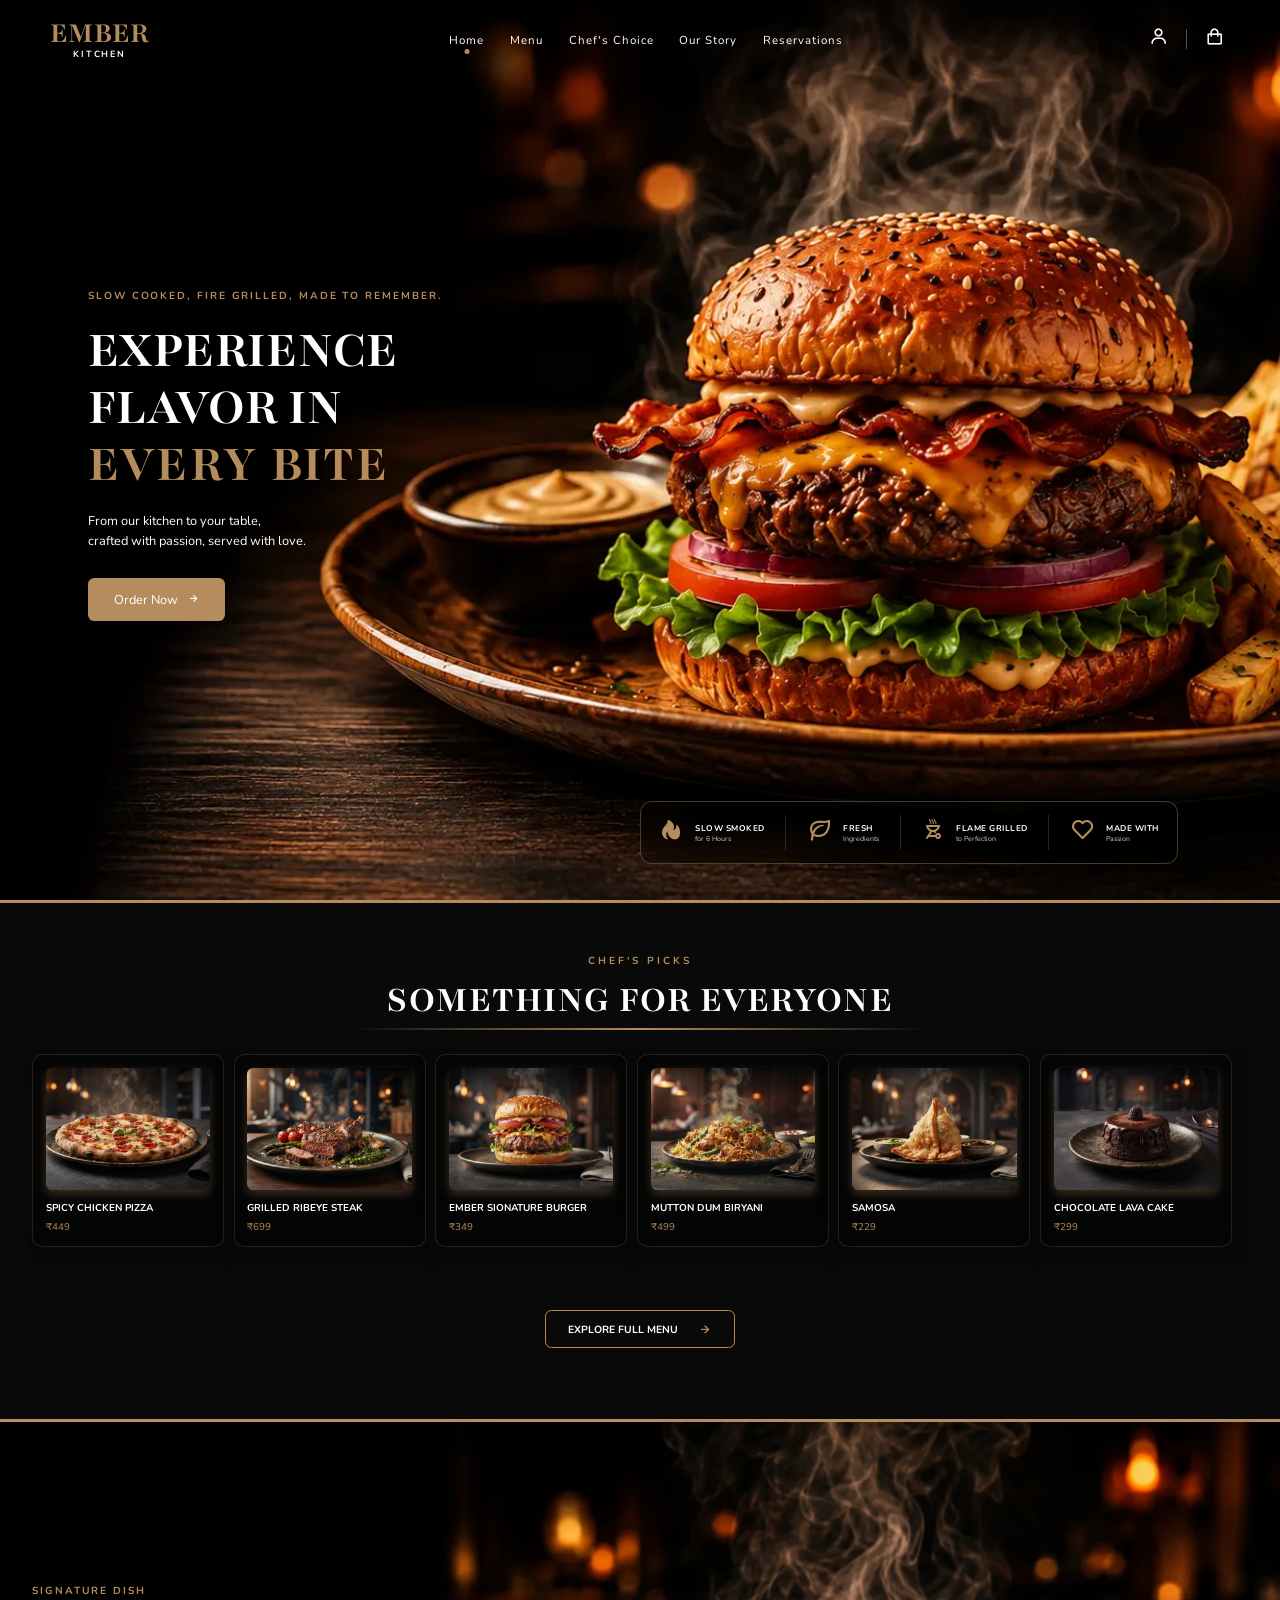
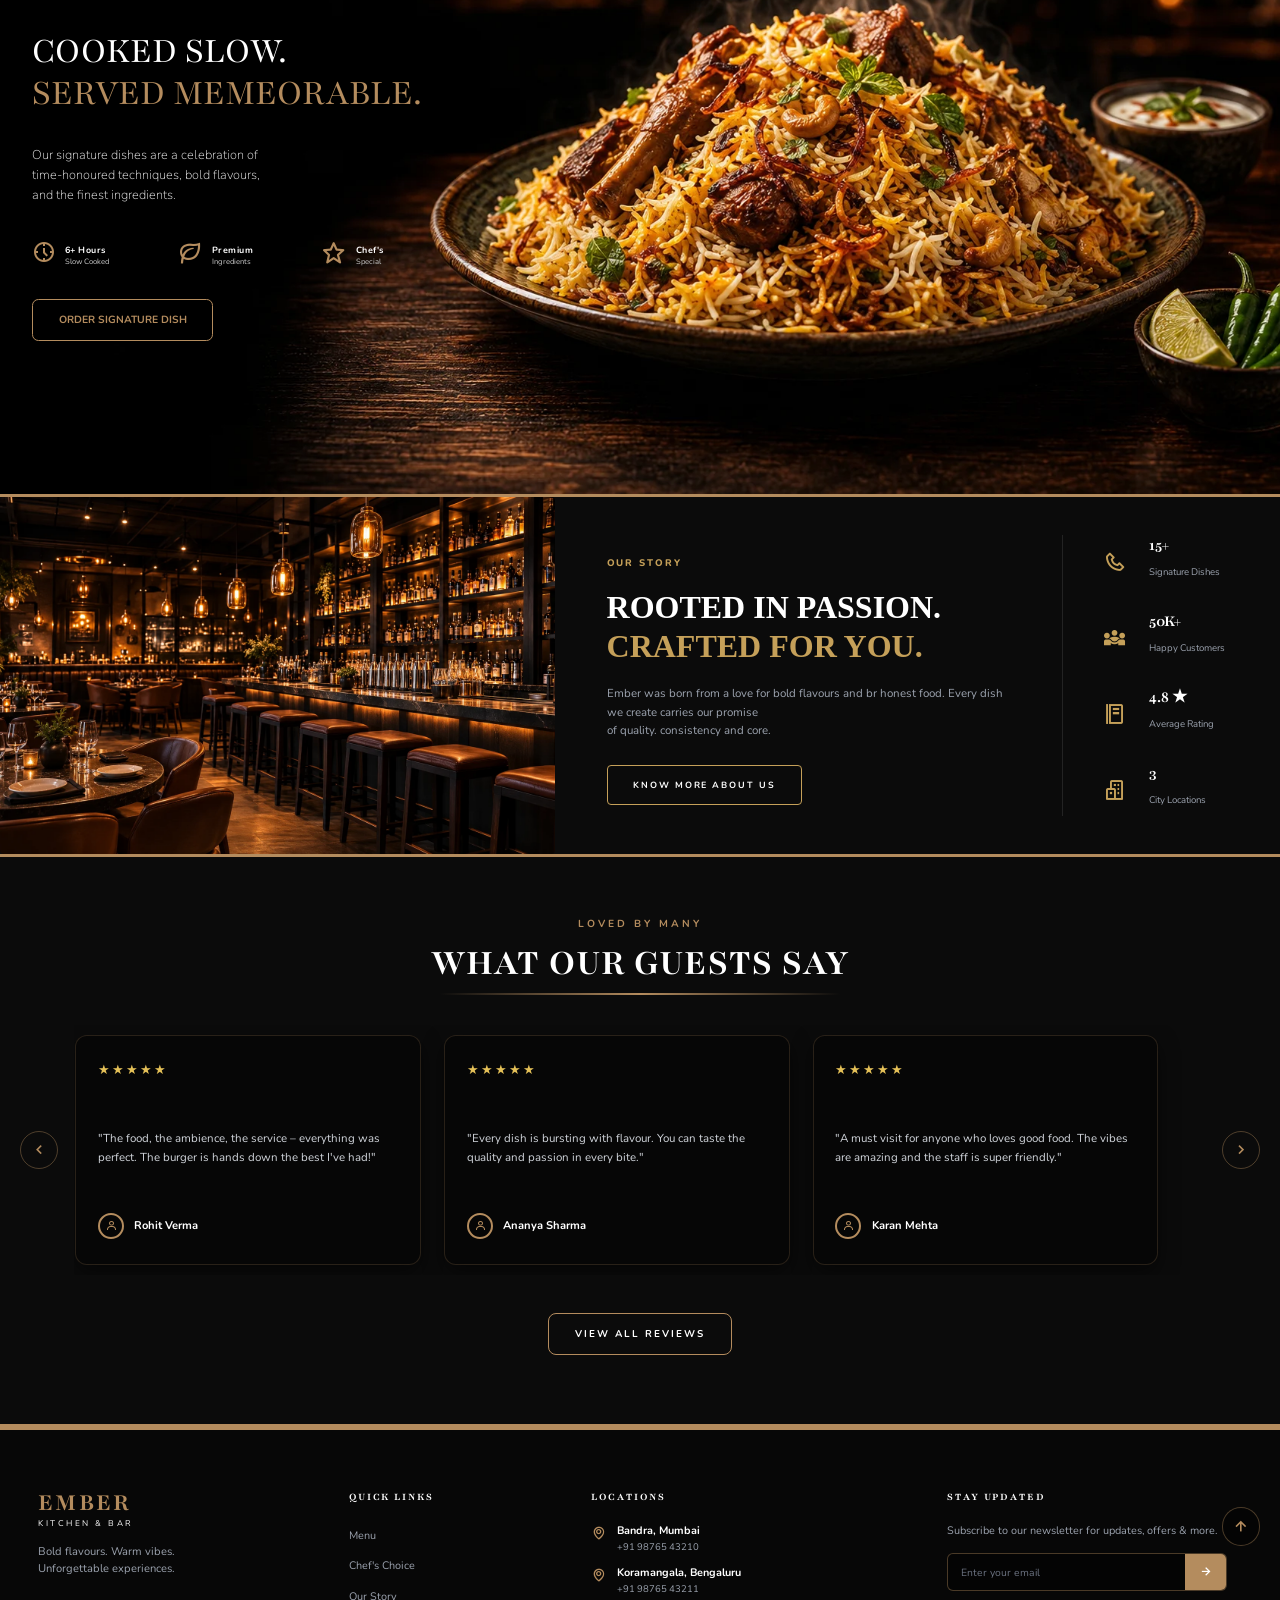
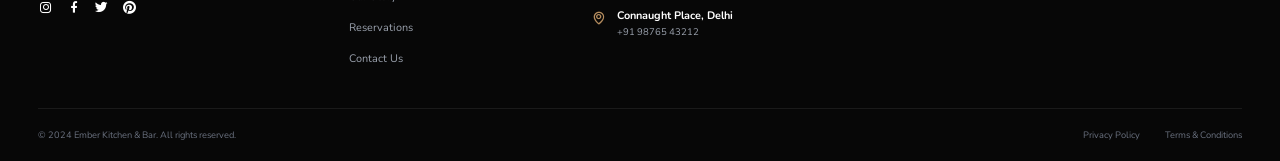
==== index.html @ c5ac7952 "Commit new Pages" ====
<!DOCTYPE html>
<html lang="en">

<head>
    <meta charset="UTF-8">
    <meta name="viewport" content="width=device-width, initial-scale=1.0">
    <title>EMBER kitchen</title>
    <link rel="stylesheet" href="style.css">
    <link href="https://unpkg.com/boxicons@2.1.4/css/boxicons.min.css" rel="stylesheet">
    <link rel="stylesheet" href="https://fonts.googleapis.com/css2?family=Material+Symbols+Outlined">
</head>

<body>

    <!-- Navbar Section -->
    <header>
        <nav class="navbar">
            <div class="logo">
                <h3>EMBER</h3>
                <p>KITCHEN</p>
            </div>

            <ul class="nav-links">
                <li><a href="#hero" class="active">Home</a></li>
                <li><a href="#menu">Menu</a></li>
                <li><a href="#chef">Chef's Choice</a></li>
                <li><a href="#story">Our Story</a></li>
                <li><a href="#">Reservations</a></li>
            </ul>

            <div class="nav-buttons">
                <button class="btn" aria-label="User"><i class="bx bx-user"></i></button>
                <hr>
                <button class="btn" aria-label="Shopping bag"><i class="bx bx-shopping-bag"></i></button>
            </div>
        </nav>
    </header>


    <!-- Hero Section -->
    <section id="hero" class="hero">
        <div class="hero-content">
            <p class="hi">SLOW COOKED, FIRE GRILLED, MADE TO REMEMBER.</p>

            <p class="main">
                EXPERIENCE <br>
                FLAVOR IN <br>
                <span class="hi">EVERY BITE</span>
            </p>

            <p>
                From our kitchen to your table,<br>
                crafted with passion, served with love.
            </p>

            <button class="hero-btn">
                Order Now <i class="bx bx-right-arrow-alt"></i>
            </button>
        </div>

        <div class="highlights-bar">
            <div class="heighlight-container">

                <div class="highlights-content">
                    <div class="icon"><i class="bx bxs-hot"></i></div>
                    <div class="details">
                        <h5>SLOW SMOKED</h5>
                        <p>for 6 Hours</p>
                    </div>
                </div>

                <hr>

                <div class="highlights-content">
                    <div class="icon"><i class="bx bx-leaf"></i></div>
                    <div class="details">
                        <h5>FRESH</h5>
                        <p>Ingredients</p>
                    </div>
                </div>

                <hr>

                <div class="highlights-content">
                    <div class="icon">
                        <span class="material-symbols-outlined">outdoor_grill</span>
                    </div>
                    <div class="details">
                        <h5>FLAME GRILLED</h5>
                        <p>to Perfection</p>
                    </div>
                </div>

                <hr>

                <div class="highlights-content">
                    <div class="icon"><i class="bx bx-heart"></i></div>
                    <div class="details">
                        <h5>MADE WITH</h5>
                        <p>Passion</p>
                    </div>
                </div>

            </div>
        </div>
    </section>


    <!-- Menu Section -->
    <section id="menu" class="menu">
        <h4>CHEF'S PICKS</h4>
        <h1>SOMETHING FOR EVERYONE</h1>

        <div class="cards-container">
            <div class="card-content">

                <div class="cards">
                    <img loading="lazy" src="Food/Pizza.webp" alt="Pizza">
                    <h5>SPICY CHICKEN PIZZA</h5>
                    <p>₹449</p>
                </div>

                <div class="cards">
                    <img loading="lazy" src="Food/Stake (2).webp" alt="Burger Combo">
                    <h5>GRILLED RIBEYE STEAK</h5>
                    <p>₹699</p>
                </div>

                <div class="cards">
                    <img loading="lazy" src="Food/Burger.webp" alt="Grilled Chicken">
                    <h5>EMBER SIONATURE BURGER</h5>
                    <p>₹349</p>
                </div>

                <div class="cards">
                    <img loading="lazy" src="Food/Biryani.webp" alt="Grilled Chicken">
                    <h5>MUTTON DUM BIRYANI</h5>
                    <p>₹499</p>
                </div>

                <div class="cards">
                    <img loading="lazy" src="Food/Samosa.webp" alt="Grilled Chicken">
                    <h5>SAMOSA</h5>
                    <p>₹229</p>
                </div>

                <div class="cards">
                    <img loading="lazy" src="Food/Cake.webp" alt="Grilled Chicken">
                    <h5>CHOCOLATE LAVA CAKE</h5>
                    <p>₹299</p>
                </div>

            </div>
        </div>

        <button class="menu-btn" onclick="window.location.href='./Menu-page/index2.html'">
            EXPLORE FULL MENU
            <i id="menu-btnicon" class="bx bx-right-arrow-alt"></i>
        </button>
    </section>


    <!-- Chef's Choice -->
    <section id="chef" class="chef">
        <div class="chef-content">

            <p class="hi">SIGNATURE DISH</p>

            <h2 class="main">
                COOKED SLOW.<br>
                <span class="main">SERVED MEMEORABLE.</span>
            </h2>

            <p>
                Our signature dishes are a celebration of<br>
                time-honoured techniques, bold flavours, <br>
                and the finest ingredients.
            </p>

            <div class="chef-highlight">
                <div class="highlight-container">

                    <div class="highlight-content">
                        <div class="icon">
                            <span class="material-symbols-outlined">
                                nest_clock_farsight_analog
                            </span>
                        </div>
                        <div class="details">
                            <h5>6+ Hours</h5>
                            <p>Slow Cooked</p>
                        </div>
                    </div>

                    <div class="highlight-content">
                        <div class="icon"><i class="bx bx-leaf"></i></div>
                        <div class="details">
                            <h5>Premium</h5>
                            <p>Ingredients</p>
                        </div>
                    </div>

                    <div class="highlight-content">
                        <div class="icon"><i class="bx bx-star"></i></div>
                        <div class="details">
                            <h5>Chef's</h5>
                            <p>Special</p>
                        </div>
                    </div>

                </div>
            </div>

            <button class="chef-btn" onclick="window.location.href='./Menu-page/index2.html'">ORDER SIGNATURE DISH</button>
        </div>
    </section>


    <!-- Our Story -->
    <section id="story" class="story">
        <div class="story-container">

            <div class="content">
                <img loading="lazy" src="Food/thCover.webp" alt="cover-three">
            </div>

            <div class="content">
                <p class="hi">OUR STORY</p>

                <h5>
                    ROOTED IN PASSION. <br>
                    <span>CRAFTED FOR YOU.</span>
                </h5>

                <p>
                    Ember was born from a love for bold flavours and br honest food.
                    Every dish we create carries our promise <br>
                    of quality. consistency and core.
                </p>

                <button onclick="window.location.href='./Our-story/index3.html'">KNOW MORE ABOUT US</button>
            </div>

            <hr>

            <div class="content">

                <div class="ranking">
                    <div class="icon"><i class="bx bx-phone"></i></div>
                    <div class="details">
                        <h4>15+</h4>
                        <p>Signature Dishes</p>
                    </div>
                </div>

                <div class="ranking">
                    <div class="icon">
                        <span class="material-symbols-outlined">diversity_3</span>
                    </div>
                    <div class="details">
                        <h4>50K+</h4>
                        <p>Happy Customers</p>
                    </div>
                </div>

                <div class="ranking">
                    <div class="icon"><i class="bx bx-food-menu"></i></div>
                    <div class="details">
                        <h4>4.8 ★</h4>
                        <p>Average Rating</p>
                    </div>
                </div>

                <div class="ranking">
                    <div class="icon"><i class="bx bx-buildings"></i></div>
                    <div class="details">
                        <h4>3</h4>
                        <p>City Locations</p>
                    </div>
                </div>

            </div>
        </div>
    </section>


    <!-- Testomony -->
    <section id="testomony" class="testomony">
        <h4>LOVED BY MANY</h4>
        <h1>WHAT OUR GUESTS SAY</h1>

        <div class="testomony-container">

            <button class="nav-arrow left" aria-label="Previous review">
                <i class="bx bx-chevron-left"></i>
            </button>

            <div class="testomony-content">

                <div class="content-car">
                    <p class="stars">★★★★★</p>
                    <p class="review-text">
                        "The food, the ambience, the service – everything was perfect.
                        The burger is hands down the best I've had!"
                    </p>
                    <div class="user-info">
                        <i class="bx bx-user"></i>
                        <h5>Rohit Verma</h5>
                    </div>
                </div>

                <div class="content-car">
                    <p class="stars">★★★★★</p>
                    <p class="review-text">
                        "Every dish is bursting with flavour. You can taste the quality
                        and passion in every bite."
                    </p>
                    <div class="user-info">
                        <i class="bx bx-user"></i>
                        <h5>Ananya Sharma</h5>
                    </div>
                </div>

                <div class="content-car">
                    <p class="stars">★★★★★</p>
                    <p class="review-text">
                        "A must visit for anyone who loves good food. The vibes are
                        amazing and the staff is super friendly."
                    </p>
                    <div class="user-info">
                        <i class="bx bx-user"></i>
                        <h5>Karan Mehta</h5>
                    </div>
                </div>

            </div>

            <button class="nav-arrow right" aria-label="Next review">
                <i class="bx bx-chevron-right"></i>
            </button>

        </div>

        <button class="view-all-btn"  onclick="window.location.href='./Reviews/index4.html'">VIEW ALL REVIEWS</button>
    </section>


    <!-- Footer Section -->
    <footer>
        <a href="#hero" class="back-to-top" aria-label="Back to top">
            <i class="bx bx-up-arrow-alt"></i>
        </a>

        <div class="footer-cont">

            <div class="footer-grid">

                <!-- Column 1: Brand & Socials -->
                <div class="footer-col brand-col">

                    <div class="footer-logo">
                        <h3>EMBER</h3>
                        <p>KITCHEN & BAR</p>
                    </div>

                    <p class="brand-desc">
                        Bold flavours. Warm vibes.<br>
                        Unforgettable experiences.
                    </p>

                    <div class="social-icons">
                        <a href="#" aria-label="Instagram"><i class="bx bxl-instagram"></i></a>
                        <a href="#" aria-label="Facebook"><i class="bx bxl-facebook"></i></a>
                        <a href="#" aria-label="Twitter"><i class="bx bxl-twitter"></i></a>
                        <a href="#" aria-label="Pinterest"><i class="bx bxl-pinterest"></i></a>
                    </div>

                </div>


                <!-- Column 2: Quick Links -->
                <div class="footer-col">
                    <h4>QUICK LINKS</h4>

                    <ul>
                        <li><a href="#menu">Menu</a></li>
                        <li><a href="#chef">Chef's Choice</a></li>
                        <li><a href="#story">Our Story</a></li>
                        <li><a href="#">Reservations</a></li>
                        <li><a href="#">Contact Us</a></li>
                    </ul>
                </div>


                <!-- Column 3: Locations -->
                <div class="footer-col locations-col">
                    <h4>LOCATIONS</h4>

                    <div class="location-item">
                        <i class="bx bx-map"></i>
                        <div>
                            <h5>Bandra, Mumbai</h5>
                            <p>+91 98765 43210</p>
                        </div>
                    </div>

                    <div class="location-item">
                        <i class="bx bx-map"></i>
                        <div>
                            <h5>Koramangala, Bengaluru</h5>
                            <p>+91 98765 43211</p>
                        </div>
                    </div>

                    <div class="location-item">
                        <i class="bx bx-map"></i>
                        <div>
                            <h5>Connaught Place, Delhi</h5>
                            <p>+91 98765 43212</p>
                        </div>
                    </div>
                </div>


                <!-- Column 4: Stay Updated -->
                <div class="footer-col newsletter-col">
                    <h4>STAY UPDATED</h4>

                    <p>
                        Subscribe to our newsletter for updates, offers & more.
                    </p>

                    <div class="newsletter-form">
                        <input type="email" placeholder="Enter your email">
                        <button type="submit" aria-label="Subscribe">
                            <i class="bx bx-right-arrow-alt"></i>
                        </button>
                    </div>
                </div>

            </div>

            <hr class="footer-divider">

            <div class="footer-bottom">
                <p>© 2024 Ember Kitchen & Bar. All rights reserved.</p>

                <div class="legal-links">
                    <a href="#">Privacy Policy</a>
                    <a href="#">Terms & Conditions</a>
                </div>
            </div>

        </div>
    </footer>

</body>
<script src="script.js"></script>
</html>
---- style.css ----
@import url('https://fonts.googleapis.com/css2?family=Nunito:ital,wght@0,200..1000;1,200..1000&family=Playfair:ital,opsz,wght@0,5..1200,300..900;1,5..1200,300..900&display=swap');

:root {
    --primary-color: #b48c5e;
    --secondary-color: #fff;
    --terenary-color: #1a1a1a;
    --page-padding: clamp(1rem, 4vw, 4rem);
    --section-gap: clamp(2.5rem, 6vw, 6rem);
}

*,
*::before,
*::after {
    box-sizing: border-box;
}

html {
    width: 100%;
    min-width: 0;
    scroll-behavior: smooth;
    overflow-x: hidden;
}

body {
    width: 100%;
    min-width: 0;
    min-height: 100vh;
    padding: 0;
    margin: 0;
    font-family: 'Playfair', sans-serif;
    background-color: #000;
    color: var(--secondary-color);
    overflow-x: hidden;
}

img {
    display: block;
    max-width: 100%;
    opacity: 0;
    filter: blur(10px);
    transition: opacity 0.5s ease, filter 0.5s ease;
}

img.loaded {
    opacity: 1;
    filter: blur(0);
}

button,
input {
    font: inherit;
}

p {
    font-family: 'Nunito', sans-serif;
    margin: 10px 0;
}

/* NAVBAR*/

.navbar {
    position: absolute;
    top: 0;
    left: 0;
    width: 100%;
    z-index: 1000;
    display: flex;
    justify-content: space-between;
    align-items: center;
    gap: clamp(1rem, 3vw, 3rem);
    padding: clamp(0.75rem, 1.5vw, 1.25rem) clamp(1rem, 4vw, 3.125rem);
    background: linear-gradient(to bottom, rgba(0, 0, 0, 0.8), transparent);
}

.navbar .logo {
    flex: 0 0 auto;
    font-size: clamp(1.2rem, 1.8vw, 1.5rem);
    font-weight: bold;
    display: grid;
    justify-items: center;
    color: var(--primary-color);
    line-height: 1;
}

.navbar .logo h3 {
    margin: 0;
    font-size: clamp(1.5rem, 2.4vw, 2.2rem);
    line-height: 1;
}

.navbar .logo p {
    margin: 0;
    color: #fff;
    font-size: clamp(0.48rem, 0.7vw, 0.8rem);
    letter-spacing: clamp(1px, 0.15vw, 2px);
}

.navbar .nav-links {
    display: flex;
    align-items: center;
    justify-content: center;
    flex: 1 1 auto;
    min-width: 0;
    font-family: 'Nunito', sans-serif;
    gap: clamp(0.75rem, 2vw, 1.875rem);
    margin: 0;
    padding: 0;
}

.navbar .nav-links li {
    list-style: none;
    flex: 0 0 auto;
}

.navbar .nav-links a {
    position: relative;
    text-decoration: none;
    color: var(--secondary-color);
    font-size: clamp(0.65rem, 0.9vw, 1rem);
    letter-spacing: clamp(0.3px, 0.08vw, 1px);
    white-space: nowrap;
    transition: color 0.3s;
}

.navbar .nav-links a::after {
    content: "";
    position: absolute;
    bottom: -6px;
    left: 50%;
    transform: translateX(-50%);
    width: 5px;
    height: 5px;
    background-color: var(--primary-color);
    border-radius: 50%;
    opacity: 0;
    transition: opacity 0.3s;
}

.navbar .nav-links a:hover::after,
.navbar .nav-links a.active::after {
    opacity: 1;
}

.navbar .nav-buttons {
    flex: 0 0 auto;
    display: flex;
    align-items: center;
    gap: clamp(0.35rem, 1vw, 0.9375rem);
}

.navbar .nav-buttons hr {
    height: clamp(1rem, 1.5vw, 1.25rem);
    border: none;
    border-left: 1px solid rgba(255, 255, 255, 0.3);
    margin: 0;
}

.navbar .nav-buttons .btn {
    background: none;
    color: var(--secondary-color);
    font-size: clamp(1rem, 1.5vw, 1.2rem);
    border: none;
    cursor: pointer;
    padding: clamp(0.2rem, 0.5vw, 0.35rem);
}

/* HERO */

.hero {
    position: relative;
    width: 100%;
    min-height: 100svh;
    height: 100vh;
    background: url('Food/Editedcover.webp') no-repeat center center/cover;
    color: var(--secondary-color);
    display: flex;
    align-items: center;
    overflow: hidden;
}

.hero-content {
    position: relative;
    z-index: 2;
    width: min(650px, 48vw);
    max-width: 650px;
    padding: clamp(1rem, 2vw, 1.5rem);
    margin-left: clamp(1rem, 5vw, 5rem);
}

.hi {
    color: var(--primary-color);
    letter-spacing: clamp(1px, 0.15vw, 2px);
    font-size: clamp(0.58rem, 0.8vw, 0.9rem);
    font-weight: 700;
}

.hero-content .main {
    font-size: clamp(2.35rem, 4.25vw, 4.2rem);
    font-weight: bold;
    font-family: 'Playfair', sans-serif;
    line-height: 1.05;
    margin: clamp(0.75rem, 1.5vw, 1.25rem) 0;
}

.hero-content .main .hi {
    font-size: inherit;
    font-family: 'Playfair', serif;
}

.hero .hero-content > p:not(.hi):not(.main) {
    font-size: clamp(0.72rem, 1vw, 1rem);
    line-height: 1.55;
}

.hero .hero-content .hero-btn {
    font-size: clamp(0.72rem, 1vw, 1.1rem);
    border: none;
    border-radius: clamp(5px, 0.5vw, 8px);
    background-color: var(--primary-color);
    color: var(--secondary-color);
    cursor: pointer;
    padding: clamp(0.65rem, 1vw, 0.875rem) clamp(1rem, 2vw, 1.875rem);
    margin-top: clamp(1rem, 2vw, 1.875rem);
    display: flex;
    align-items: center;
    gap: clamp(0.4rem, 0.7vw, 0.625rem);
    font-family: 'Nunito', sans-serif;
    transition: background 0.3s;
}

.hero .hero-content .hero-btn:hover {
    box-shadow: 0 4px 20px rgba(180, 140, 94, 0.4);
}

.hero .hero-content .hero-btn i {
    transition: transform 0.3s;
}

.hero .hero-content .hero-btn:hover i {
    transform: translateX(5px);
}

/* HERO HIGHLIGHTS*/

.hero .highlights-bar {
    font-family: 'Nunito', sans-serif;
    position: absolute;
    right: clamp(1rem, 8vw, 8%);
    bottom: clamp(1rem, 4vh, 2.5rem);
    width: min(42%, 650px);
    border: 1px solid rgba(180, 140, 94, 0.4);
    border-radius: clamp(8px, 1vw, 12px);
    backdrop-filter: blur(12px);
    background: rgba(0, 0, 0, 0.4);
    z-index: 3;
}

.highlights-bar .heighlight-container {
    color: var(--secondary-color);
    padding: clamp(0.5rem, 1vw, 0.9375rem) clamp(0.6rem, 1.4vw, 1.25rem);
    display: flex;
    justify-content: space-between;
    align-items: center;
    gap: clamp(0.3rem, 1vw, 1rem);
}

.highlights-bar hr {
    height: clamp(1.5rem, 3vw, 2.2rem);
    border: none;
    border-left: 1px solid rgba(255, 255, 255, 0.15);
    margin: 0;
    flex: 0 0 auto;
}

.highlights-bar .highlights-content {
    display: flex;
    align-items: center;
    gap: clamp(0.3rem, 0.8vw, 0.75rem);
    min-width: 0;
}

.highlights-content .icon {
    flex: 0 0 auto;
    font-size: clamp(1rem, 2vw, 2rem);
    color: var(--primary-color);
}

.highlights-content .details {
    min-width: 0;
}

.highlights-content .details h5 {
    margin: 0;
    font-size: clamp(0.48rem, 0.65vw, 0.75rem);
    letter-spacing: 0.5px;
    white-space: nowrap;
}

.highlights-content .details p {
    margin: 0;
    font-size: clamp(0.42rem, 0.55vw, 0.65rem);
    color: #ccc;
    white-space: nowrap;
}

/*MENU SECTION*/

.menu {
    width: 100%;
    min-height: 50vh;
    padding: clamp(2rem, 4vw, 3.5rem) clamp(0.75rem, 2vw, 1.25rem);
    background-color: #090909;
    border-top: 3px solid var(--primary-color);
    border-bottom: 3px solid var(--primary-color);
    text-align: center;
    position: relative;
}

.menu h4 {
    color: var(--primary-color);
    font-family: 'Nunito', sans-serif;
    text-transform: uppercase;
    letter-spacing: clamp(1.5px, 0.25vw, 3px);
    font-size: clamp(0.62rem, 0.8vw, 0.9rem);
    margin: 0 0 0.6rem;
}

.menu h1 {
    position: relative;
    width: min(100%, 950px);
    margin: 0 auto;
    font-size: clamp(1.8rem, 3vw, 2.8rem);
    letter-spacing: clamp(0.4px, 0.1vw, 1px);
    line-height: 1.15;
}

.menu h1::after {
    content: "";
    position: absolute;
    bottom: -0.5rem;
    left: 50%;
    transform: translateX(-50%);
    width: min(36rem, 70vw);
    height: 2px;
    background: linear-gradient(to right, transparent, var(--primary-color), transparent);
}

.cards-container {
    width: min(100%, 1600px);
    margin: 0 auto;
    position: relative;
    overflow: hidden;
    padding: clamp(1rem, 2vw, 1.5rem) 0.5rem;
}

.card-content {
    display: flex;
    gap: clamp(0.5rem, 0.75vw, 0.7rem);
    overflow-x: auto;
    scroll-behavior: smooth;
    scroll-snap-type: x mandatory;
    padding: 0.5rem 0.25rem 1.25rem;
    scrollbar-width: none;
}

.card-content::-webkit-scrollbar {
    display: none;
}

.cards {
    flex: 0 0 clamp(10.5rem, 15vw, 14.8rem);
    min-width: 0;
    backdrop-filter: blur(12px);
    background: rgba(0, 0, 0, 0.4);
    padding: clamp(0.5rem, 1vw, 0.9375rem);
    border-radius: clamp(7px, 0.8vw, 12px);
    border: 1px solid rgba(180, 140, 94, 0.2);
    text-align: left;
    box-shadow: 0 8px 20px rgba(12, 6, 6, 0.4);
    scroll-snap-align: start;
    transition: transform 0.3s ease, border-color 0.3s ease;
}

.cards:hover {
    transform: translateY(-6px);
    border-color: var(--primary-color);
}

.cards img {
    width: 100%;
    aspect-ratio: 1.35 / 1;
    height: auto;
    object-fit: cover;
    border-radius: clamp(5px, 0.5vw, 8px);
    background-color: #262626;
    box-shadow: 0 4px 10px rgba(180, 140, 94, 0.3);
}

.cards h5 {
    margin: clamp(0.6rem, 1vw, 0.95rem) 0 0.3rem;
    font-size: clamp(0.62rem, 0.75vw, 0.9rem);
    font-family: 'Nunito', sans-serif;
    line-height: 1.25;
}

.cards p {
    margin: 0;
    color: var(--primary-color);
    font-weight: 400;
    font-size: clamp(0.62rem, 0.75vw, 0.85rem);
}

.menu-btn {
    margin: clamp(0.5rem, 1.5vw, 1.25rem) auto;
    background-color: transparent;
    color: var(--secondary-color);
    border: 1px solid var(--primary-color);
    border-radius: clamp(5px, 0.5vw, 8px);
    padding: clamp(0.6rem, 0.8vw, 0.75rem) clamp(1rem, 1.7vw, 1.5625rem);
    font-size: clamp(0.65rem, 0.8vw, 1rem);
    font-weight: 700;
    font-family: 'Nunito', sans-serif;
    cursor: pointer;
    display: flex;
    align-items: center;
    gap: clamp(0.6rem, 1.5vw, 1.25rem);
    transition: background 0.3s;
}

.menu-btn:hover {
    background-color: var(--primary-color);
    box-shadow: 0 4px 15px rgba(180, 140, 94, 0.5);
    color: var(--secondary-color);
}

.menu-btn i {
    font-size: clamp(0.9rem, 1.2vw, 1.2rem);
    color: var(--primary-color);
    transition: transform 0.3s;
}

.menu-btn:hover i {
    transform: translateX(5px);
    color: var(--secondary-color);
}

/*CHEF'S CHOICE */

.chef {
    border-bottom: 3px solid var(--primary-color);
    position: relative;
    width: 100%;
    min-height: 600px;
    height: 75vh;
    background: url(Food/Secondcover.webp) no-repeat center center/cover;
    color: var(--secondary-color);
    display: flex;
    align-items: center;
    overflow: hidden;
}

.chef-content {
    width: min(600px, 50vw);
    padding: clamp(1rem, 3vw, 2rem);
}

.chef-content .main {
    font-size: clamp(2rem, 3vw, 2.9rem);
    font-weight: 400;
    line-height: 1.1;
}

.chef-content .main span {
    color: #b48c5e;
}

.chef-content > p:not(.hi) {
    font-size: clamp(0.72rem, 1vw, 1.1rem);
    font-weight: 200;
    margin: clamp(0.8rem, 1.5vw, 1.25rem) 0;
    line-height: 1.55;
}

.chef .chef-highlight {
    font-family: 'Nunito', sans-serif;
    width: min(22rem, 100%);
    margin: 0.6rem 0;
    z-index: 3;
}

.chef .chef-highlight .highlight-container {
    color: var(--secondary-color);
    margin: clamp(0.5rem, 1vw, 0.95rem) 0;
    display: flex;
    justify-content: space-between;
    align-items: center;
    gap: clamp(0.4rem, 1vw, 1rem);
}

.highlight-content {
    padding: clamp(0.5rem, 1vw, 0.95rem) 0;
    display: flex;
    align-items: center;
    gap: clamp(0.3rem, 0.7vw, 0.65rem);
}

.highlight-content .icon {
    font-size: clamp(1.2rem, 2vw, 2rem);
    color: var(--primary-color);
    flex: 0 0 auto;
}

.highlight-content .details {
    min-width: 0;
}

.highlight-content .details h5 {
    margin: 0;
    font-size: clamp(0.55rem, 0.7vw, 0.75rem);
    letter-spacing: 0.5px;
    white-space: nowrap;
}

.highlight-content .details p {
    margin: 0;
    font-size: clamp(0.48rem, 0.6vw, 0.65rem);
    color: #ccc;
    white-space: nowrap;
}

.chef-btn {
    background-color: transparent;
    color: var(--primary-color);
    border: 1px solid var(--primary-color);
    border-radius: clamp(5px, 0.5vw, 8px);
    padding: clamp(0.7rem, 1vw, 0.95rem) clamp(1rem, 2vw, 1.875rem);
    font-size: clamp(0.65rem, 0.8vw, 1rem);
    font-weight: 700;
    font-family: 'Nunito', sans-serif;
    cursor: pointer;
    display: flex;
    align-items: center;
    gap: clamp(0.6rem, 1.5vw, 1.25rem);
    transition: background 0.3s;
}

.chef-btn:hover {
    background-color: var(--primary-color);
    box-shadow: 0 4px 15px rgba(180, 140, 94, 0.5);
    color: var(--secondary-color);
}

/*STORY*/

.story {
    border-bottom: 3px solid var(--primary-color);
    background-color: #0b0b0b;
    color: #ffffff;
    font-family: 'Nunito', sans-serif;
}

.story-container {
    width: min(100%, 1400px);
    margin: 0 auto;
    display: grid;
    grid-template-columns: minmax(280px, 1.5fr) minmax(280px, 1.2fr) auto minmax(150px, 0.5fr);
    align-items: center;
    gap: clamp(1rem, 2.5vw, 2.5rem);
    padding: 0;
}

.story-container .content:nth-child(1) img {
    width: 100%;
    aspect-ratio: 1.55 / 1;
    height: auto;
    object-fit: cover;
    border-radius: 4px;
}

.story-container .content:nth-child(2) {
    padding: clamp(1rem, 2vw, 1.25rem);
}

.story-container .content:nth-child(2) .hi {
    font-size: clamp(0.55rem, 0.75vw, 0.7rem);
    font-weight: 800;
    color: #c5a059;
    text-transform: uppercase;
}

.story-container .content:nth-child(2) h5 {
    font-family: 'Playfair Display', serif;
    font-size: clamp(1.8rem, 2.5vw, 2.25rem);
    font-weight: 700;
    line-height: 1.2;
    color: #ffffff;
    margin: clamp(0.8rem, 1.5vw, 1.25rem) 0;
}

.story-container .content:nth-child(2) h5 span {
    color: #c5a059;
}

.story-container .content:nth-child(2) p:not(.hi) {
    font-size: clamp(0.72rem, 0.9vw, 0.9rem);
    color: #9ca3af;
    line-height: 1.6;
    margin-bottom: clamp(1rem, 2vw, 1.875rem);
}

.story-container .content:nth-child(2) button {
    background: transparent;
    border: 1px solid #c5a059;
    color: #ffffff;
    padding: clamp(0.65rem, 1vw, 0.875rem) clamp(1rem, 2vw, 1.75rem);
    font-size: clamp(0.55rem, 0.7vw, 0.7rem);
    font-weight: 700;
    letter-spacing: clamp(1px, 0.15vw, 2px);
    text-transform: uppercase;
    cursor: pointer;
    transition: all 0.3s ease;
    border-radius: 4px;
}

.story-container .content:nth-child(2) button:hover {
    background-color: #c5a059;
}

.story-container hr {
    width: 1px;
    height: clamp(12rem, 22vw, 20rem);
    background-color: rgba(255, 255, 255, 0.1);
    border: none;
    margin: 0 auto;
}

.story-container .content:nth-child(4) {
    display: flex;
    flex-direction: column;
    gap: clamp(0.9rem, 1.8vw, 1.6rem);
}

.ranking {
    display: flex;
    align-items: center;
    gap: clamp(0.6rem, 1.2vw, 1.25rem);
}

.ranking .icon,
.ranking .icon span {
    width: clamp(2rem, 3vw, 2.75rem);
    height: clamp(2rem, 3vw, 2.75rem);
    display: flex;
    align-items: center;
    justify-content: center;
    color: #c5a059;
    font-size: clamp(1.2rem, 1.8vw, 2rem);
    flex: 0 0 auto;
}

.ranking .details h4 {
    font-family: 'Playfair', serif;
    font-size: clamp(0.95rem, 1.3vw, 1.25rem);
    font-weight: 700;
    color: #ffffff;
    margin: 0;
}

.ranking .details p {
    font-size: clamp(0.58rem, 0.75vw, 0.75rem);
    color: #9ca3af;
}

/*TESTIMONY*/

.testomony {
    width: 100%;
    padding: clamp(2.5rem, 5vw, 3.75rem) clamp(0.75rem, 2vw, 1.25rem);
    background-color: #0b0b0b;
    border-bottom: 3px solid var(--primary-color);
    text-align: center;
    position: relative;
    color: var(--secondary-color);
}

.testomony h4 {
    color: var(--primary-color);
    font-family: 'Nunito', sans-serif;
    text-transform: uppercase;
    letter-spacing: clamp(1.5px, 0.25vw, 3px);
    font-size: clamp(0.6rem, 0.8vw, 0.9rem);
    margin: 0 0 0.6rem;
}

.testomony h1 {
    width: min(100%, 900px);
    margin: 0 auto clamp(2rem, 4vw, 2.5rem);
    font-size: clamp(1.8rem, 3vw, 2.8rem);
    font-family: 'Playfair', serif;
    letter-spacing: clamp(0.5px, 0.1vw, 1px);
    line-height: 1.15;
    position: relative;
}

.testomony h1::after {
    content: "";
    position: absolute;
    bottom: -10px;
    left: 50%;
    transform: translateX(-50%);
    width: min(25rem, 65vw);
    height: 2px;
    background: linear-gradient(to right, transparent, var(--primary-color), transparent);
}

.testomony-container {
    width: min(100%, 1300px);
    margin: 0 auto;
    display: flex;
    align-items: center;
    justify-content: center;
    gap: clamp(0.5rem, 1.2vw, 1.25rem);
    position: relative;
}

.testomony-content {
    min-width: 0;
    display: flex;
    gap: clamp(0.7rem, 1.8vw, 1.5625rem);
    overflow-x: auto;
    scroll-behavior: smooth;
    scrollbar-width: none;
    padding: 0.6rem 0.1rem;
}

.testomony-content::-webkit-scrollbar {
    display: none;
}

.content-car {
    flex: 0 0 clamp(16rem, 27vw, 21.875rem);
    min-height: clamp(12rem, 18vw, 15rem);
    backdrop-filter: blur(12px);
    background: rgba(0, 0, 0, 0.4);
    border: 1px solid rgba(180, 140, 94, 0.2);
    border-radius: clamp(8px, 1vw, 12px);
    padding: clamp(1rem, 2vw, 1.875rem) clamp(0.9rem, 1.7vw, 1.5625rem);
    text-align: left;
    display: flex;
    flex-direction: column;
    justify-content: space-between;
    box-shadow: 0 8px 20px rgba(0, 0, 0, 0.5);
    transition: border-color 0.3s ease;
}

.content-car:hover {
    border-color: var(--primary-color);
}

.content-car .stars {
    color: #e5c158;
    font-size: clamp(0.8rem, 1vw, 1.1rem);
    letter-spacing: 2px;
    margin: 0 0 0.8rem;
}

.content-car .review-text {
    font-family: 'Nunito', sans-serif;
    font-size: clamp(0.72rem, 0.85vw, 0.95rem);
    color: #d1d5db;
    line-height: 1.6;
    margin-bottom: 1.2rem;
}

.user-info {
    display: flex;
    align-items: center;
    gap: clamp(0.4rem, 0.8vw, 0.75rem);
}

.user-info i {
    color: var(--primary-color);
    font-size: clamp(0.75rem, 0.9vw, 0.95rem);
    padding: 5px;
    border-radius: 50%;
    object-fit: cover;
    border: 2px solid var(--primary-color);
}

.user-info h5 {
    font-family: 'Nunito', sans-serif;
    font-size: clamp(0.7rem, 0.8vw, 0.9rem);
    font-weight: 700;
    margin: 0;
    color: var(--secondary-color);
}

.nav-arrow {
    background: transparent;
    border: 1px solid rgba(180, 140, 94, 0.4);
    color: var(--primary-color);
    width: clamp(2rem, 3vw, 2.8125rem);
    height: clamp(2rem, 3vw, 2.8125rem);
    border-radius: 50%;
    font-size: clamp(1rem, 1.5vw, 1.5rem);
    display: flex;
    align-items: center;
    justify-content: center;
    cursor: pointer;
    transition: all 0.3s ease;
    flex-shrink: 0;
}

.nav-arrow:hover {
    background-color: var(--primary-color);
    color: var(--secondary-color);
    border-color: var(--primary-color);
}

.view-all-btn {
    margin: clamp(1.5rem, 3vw, 2.5rem) auto 0.6rem;
    background: transparent;
    color: var(--secondary-color);
    border: 1px solid var(--primary-color);
    border-radius: 8px;
    padding: clamp(0.65rem, 1vw, 0.875rem) clamp(1rem, 2vw, 1.875rem);
    font-size: clamp(0.62rem, 0.75vw, 0.85rem);
    font-weight: 700;
    letter-spacing: 2px;
    font-family: 'Nunito', sans-serif;
    cursor: pointer;
    transition: all 0.3s ease;
}

.view-all-btn:hover {
    background-color: var(--primary-color);
    box-shadow: 0 4px 15px rgba(180, 140, 94, 0.5);
}

/*FOOTER*/

footer {
    width: 100%;
    background-color: #070707;
    color: var(--secondary-color);
    font-family: 'Nunito', sans-serif;
    padding: clamp(2.5rem, 5vw, 3.75rem) clamp(1rem, 3vw, 2.5rem) 1.25rem;
    border-top: 3px solid var(--primary-color);
    position: relative;
}

.back-to-top {
    position: absolute;
    right: clamp(0.75rem, 2vw, 1.25rem);
    top: clamp(1.5rem, 6vw, 7.8rem);
    width: clamp(2rem, 3vw, 2.8125rem);
    height: clamp(2rem, 3vw, 2.8125rem);
    border: 1px solid rgba(180, 140, 94, 0.4);
    border-radius: 50%;
    display: flex;
    align-items: center;
    justify-content: center;
    color: var(--primary-color);
    font-size: clamp(1rem, 1.5vw, 1.5rem);
    text-decoration: none;
    transition: all 0.3s ease;
    background: rgba(0, 0, 0, 0.4);
}

.back-to-top:hover {
    background-color: var(--primary-color);
    color: var(--secondary-color);
}

.footer-cont {
    width: min(100%, 1300px);
    margin: 0 auto;
}

.footer-grid {
    display: grid;
    grid-template-columns: 1.2fr 0.9fr 1.4fr 1.3fr;
    gap: clamp(1.5rem, 3vw, 2.5rem);
    align-items: start;
    position: relative;
    padding-bottom: clamp(2rem, 4vw, 2.5rem);
}

.footer-col {
    min-width: 0;
}

.footer-col h4 {
    font-family: 'Playfair', serif;
    font-size: clamp(0.68rem, 0.8vw, 0.85rem);
    letter-spacing: clamp(1px, 0.15vw, 2px);
    color: var(--secondary-color);
    margin: 0 0 clamp(0.9rem, 1.5vw, 1.25rem);
}

.footer-logo h3 {
    margin: 0;
    font-size: clamp(1.4rem, 2vw, 1.8rem);
    font-family: 'Playfair', serif;
    color: var(--primary-color);
    letter-spacing: 2px;
    line-height: 1;
}

.footer-logo p {
    margin: 2px 0 15px;
    color: var(--secondary-color);
    font-size: clamp(0.5rem, 0.65vw, 0.65rem);
    letter-spacing: clamp(1.5px, 0.2vw, 2.5px);
}

.brand-desc {
    font-size: clamp(0.7rem, 0.8vw, 0.85rem);
    color: #9ca3af;
    line-height: 1.5;
    margin-bottom: 1.25rem;
}

.social-icons {
    display: flex;
    gap: clamp(0.6rem, 1vw, 0.95rem);
}

.social-icons a {
    color: var(--secondary-color);
    font-size: clamp(0.95rem, 1.2vw, 1.2rem);
    transition: color 0.3s ease;
}

.social-icons a:hover {
    color: var(--primary-color);
}

.footer-col ul {
    list-style: none;
    padding: 0;
    margin: 0;
    display: flex;
    flex-direction: column;
    gap: clamp(0.45rem, 0.7vw, 0.65rem);
}

.footer-col ul li a {
    text-decoration: none;
    color: #9ca3af;
    font-size: clamp(0.68rem, 0.8vw, 0.85rem);
    transition: color 0.3s ease;
}

.footer-col ul li a:hover {
    color: var(--primary-color);
}

.location-item {
    display: flex;
    gap: clamp(0.5rem, 0.8vw, 0.75rem);
    margin-bottom: clamp(0.7rem, 1vw, 0.95rem);
}

.location-item i {
    color: var(--primary-color);
    font-size: clamp(1rem, 1.2vw, 1.2rem);
    margin-top: 2px;
    flex: 0 0 auto;
}

.location-item h5 {
    margin: 0;
    font-size: clamp(0.68rem, 0.8vw, 0.85rem);
    font-weight: 700;
    color: var(--secondary-color);
}

.location-item p {
    margin: 2px 0 0;
    font-size: clamp(0.6rem, 0.7vw, 0.75rem);
    color: #9ca3af;
}

.newsletter-col p {
    font-size: clamp(0.68rem, 0.8vw, 0.85rem);
    color: #9ca3af;
    line-height: 1.5;
    margin-bottom: 0.9rem;
}

.newsletter-form {
    width: min(100%, 280px);
    display: flex;
    align-items: center;
    border: 1px solid rgba(180, 140, 94, 0.4);
    border-radius: 6px;
    background: rgba(0, 0, 0, 0.4);
    overflow: hidden;
}

.newsletter-form input {
    width: 100%;
    min-width: 0;
    background: transparent;
    border: none;
    padding: clamp(0.6rem, 0.8vw, 0.75rem) clamp(0.7rem, 1vw, 0.95rem);
    color: var(--secondary-color);
    font-size: clamp(0.65rem, 0.75vw, 0.8rem);
    outline: none;
    font-family: 'Nunito', sans-serif;
}

.newsletter-form input::placeholder {
    color: #6b7280;
}

.newsletter-form button {
    flex: 0 0 auto;
    background-color: var(--primary-color);
    border: none;
    color: var(--secondary-color);
    padding: clamp(0.6rem, 0.8vw, 0.75rem) clamp(0.7rem, 1vw, 1rem);
    cursor: pointer;
    font-size: clamp(0.9rem, 1.2vw, 1.1rem);
    display: flex;
    align-items: center;
    justify-content: center;
    transition: opacity 0.3s ease;
}

.newsletter-form button:hover {
    opacity: 0.85;
}

.footer-divider {
    border: none;
    border-top: 1px solid rgba(255, 255, 255, 0.08);
    margin: 0 0 1.25rem;
}

.footer-bottom {
    display: flex;
    justify-content: space-between;
    align-items: center;
    gap: 1rem;
    font-size: clamp(0.58rem, 0.7vw, 0.75rem);
    color: #6b7280;
}

.footer-bottom p {
    margin: 0;
}

.legal-links {
    display: flex;
    gap: clamp(1rem, 2vw, 1.5625rem);
    flex-wrap: wrap;
}

.legal-links a {
    text-decoration: none;
    color: #6b7280;
    transition: color 0.3s ease;
}

.legal-links a:hover {
    color: var(--secondary-color);
}


@media (max-width: 1100px) {
    .navbar {
        gap: 1rem;
    }

    .navbar .nav-links {
        gap: clamp(0.55rem, 1.3vw, 1rem);
    }

    .hero-content {
        width: min(520px, 52vw);
        margin-left: clamp(1rem, 4vw, 3rem);
    }

    .hero .highlights-bar {
        width: min(55%, 600px);
        right: 3%;
    }

    .story-container {
        grid-template-columns: minmax(250px, 1.15fr) minmax(250px, 1fr) auto minmax(120px, 0.5fr);
        gap: clamp(0.8rem, 2vw, 1.8rem);
        padding: 0 1rem;
    }
}

@media (max-width: 900px) {
    .navbar {
        padding-inline: clamp(0.8rem, 3vw, 1.8rem);
    }

    .navbar .nav-links a {
        font-size: clamp(0.58rem, 1.15vw, 0.75rem);
    }

    .hero {
        min-height: 650px;
        background-position: 62% center;
    }

    .hero-content {
        width: min(500px, 58vw);
    }

    .hero .highlights-bar {
        width: 68%;
    }

    .menu {
        padding-top: 2.5rem;
    }

    .cards {
        flex-basis: clamp(11rem, 24vw, 14rem);
    }

    .chef {
        min-height: 620px;
        background-position: 62% center;
    }

    .chef-content {
        width: min(500px, 58vw);
    }

    .story-container {
        grid-template-columns: 1fr 1fr;
        padding: 2rem 1rem;
    }

    .story-container hr {
        display: none;
    }

    .story-container .content:nth-child(4) {
        grid-column: 1 / -1;
        display: grid;
        grid-template-columns: repeat(4, minmax(0, 1fr));
        gap: 1rem;
    }

    .testomony-container {
        width: 100%;
    }

    .content-car {
        flex-basis: clamp(17rem, 40vw, 21rem);
    }

    .footer-grid {
        grid-template-columns: repeat(2, minmax(0, 1fr));
    }
}

@media (max-width: 700px) {
    .navbar {
        flex-wrap: wrap;
        align-items: center;
        row-gap: 0.55rem;
        padding: 0.7rem 1rem;
    }

    .navbar .logo {
        order: 1;
    }

    .navbar .nav-buttons {
        order: 2;
        margin-left: auto;
    }

    .navbar .nav-links {
        display: none;
    }

    .navbar .nav-links::-webkit-scrollbar {
        display: none;
    }

    .navbar .nav-links a {
        font-size: 0.66rem;
    }

    .hero {
        min-height: 680px;
        height: 100svh;
        align-items: flex-start;
        background-position: 50% center;
    }

    .hero-content {
        width: 100%;
        max-width: 100%;
        margin-left: 0;
        padding: clamp(8rem, 23vw, 10rem) clamp(1.2rem, 5vw, 2rem) 8rem;
    }

    .hero-content .main {
        max-width: 28rem;
        font-size: clamp(2.2rem, 9vw, 3.4rem);
    }

    .hero-content > p:not(.hi):not(.main) {
        max-width: 22rem;
        font-size: clamp(0.7rem, 2vw, 0.85rem);
    }

    .hero .highlights-bar {
        width: calc(100% - 1.5rem);
        right: 0.75rem;
        bottom: 0.75rem;
    }

    .highlights-bar .heighlight-container {
        padding: 0.5rem;
        gap: 0.25rem;
    }

    .highlights-content {
        flex: 1 1 0;
        justify-content: center;
    }

    .highlights-content .details p {
        display: none;
    }

    .highlights-content .details h5 {
        font-size: clamp(0.42rem, 1.5vw, 0.58rem);
    }

    .highlights-content .icon {
        font-size: clamp(1rem, 4vw, 1.45rem);
    }

    .highlights-bar hr {
        height: 1.7rem;
    }

    .menu {
        padding: 2.4rem 0.6rem 2rem;
    }

    .menu h1 {
        font-size: clamp(1.7rem, 8vw, 2.4rem);
    }

    .menu h1::after {
        width: 70vw;
    }

    .cards-container {
        padding-inline: 0;
    }

    .card-content {
        padding-left: 0.2rem;
        padding-right: 0.2rem;
        gap: 0.65rem;
    }

    .cards {
        flex-basis: clamp(10.5rem, 52vw, 13rem);
    }

    .cards img {
        aspect-ratio: 1.32 / 1;
    }

    .chef {
        min-height: 660px;
        height: auto;
        padding: 6rem 0 8rem;
        align-items: flex-start;
        background-position: 40% center;
    }

    .chef-content {
        width: 100%;
        padding: 0 clamp(1.1rem, 5vw, 2rem);
    }

    .chef-content .main {
        font-size: clamp(1.9rem, 8vw, 2.7rem);
    }

    .chef-content > p:not(.hi) {
        font-size: clamp(0.7rem, 2vw, 0.9rem);
    }

    .chef .chef-highlight {
        width: min(100%, 21rem);
    }

    .chef .chef-highlight .highlight-container {
        gap: 0.3rem;
    }

    .highlight-content {
        gap: 0.35rem;
    }

    .highlight-content .icon {
        font-size: clamp(1rem, 4vw, 1.4rem);
    }

    .highlight-content .details h5 {
        font-size: clamp(0.5rem, 1.7vw, 0.65rem);
    }

    .highlight-content .details p {
        font-size: clamp(0.42rem, 1.5vw, 0.55rem);
    }

    .story-container {
        display: flex;
        flex-direction: column;
        width: 100%;
        padding: 0 0 2.5rem;
        gap: 0;
    }

    .story-container .content:nth-child(1) {
        width: 100%;
    }

    .story-container .content:nth-child(1) img {
        width: 100%;
        aspect-ratio: 1.65 / 1;
        border-radius: 0;
    }

    .story-container .content:nth-child(2) {
        padding: 2rem clamp(1.1rem, 5vw, 2rem);
    }

    .story-container .content:nth-child(2) h5 {
        font-size: clamp(1.8rem, 8vw, 2.45rem);
    }

    .story-container .content:nth-child(2) p:not(.hi) {
        font-size: clamp(0.7rem, 2vw, 0.85rem);
    }

    .story-container .content:nth-child(2) button {
        font-size: 0.58rem;
    }

    .story-container .content:nth-child(4) {
        width: 100%;
        padding: 0 clamp(1.1rem, 5vw, 2rem);
        display: grid;
        grid-template-columns: repeat(2, minmax(0, 1fr));
        gap: 1.2rem;
    }

    .ranking {
        gap: 0.55rem;
    }

    .ranking .icon,
    .ranking .icon span {
        width: 2rem;
        height: 2rem;
        font-size: 1.2rem;
    }

    .ranking .details h4 {
        font-size: 0.9rem;
    }

    .ranking .details p {
        font-size: 0.6rem;
    }

    .testomony {
        padding: 2.8rem 0.6rem;
    }

    .testomony h1 {
        font-size: clamp(1.75rem, 8vw, 2.4rem);
    }

    .testomony-container {
        gap: 0.4rem;
    }

    .testomony-content {
        gap: 0.7rem;
        padding-inline: 0.15rem;
    }

    .content-car {
        flex-basis: calc(95vw - 5rem);
        min-height: 12.5rem;
        padding: 1.2rem;
    }

    .nav-arrow {
        width: 2rem;
        height: 2rem;
        font-size: 1rem;
    }

    .footer-grid {
        grid-template-columns: 1fr 1fr;
        gap: 2.2rem 1.5rem;
    }

    .back-to-top {
        top: 1.2rem;
        right: 1rem;
    }
}

@media (max-width: 480px) {
    .navbar {
        padding-inline: 0.8rem;
    }

    .navbar .logo h3 {
        font-size: 1.35rem;
    }

    .navbar .logo p {
        font-size: 0.45rem;
    }

    .navbar .nav-links {
        gap: 0.85rem;
    }

    .navbar .nav-links a {
        display: none;
    }

    .hero {
        min-height: 650px;
        background-position: 50% center;
    }

    .hero-content {
        padding-top: 8.5rem;
        padding-inline: 1rem;
        padding-bottom: 7rem;
    }

    .hero-content .main {
        font-size: clamp(2rem, 10vw, 2.8rem);
        line-height: 1.06;
    }

    .hero-content > p:not(.hi):not(.main) {
        font-size: 0.7rem;
    }

    .hero .hero-content .hero-btn {
        font-size: 0.72rem;
        padding: 0.65rem 1rem;
    }

    .hero .highlights-bar {
        width: calc(100% - 1rem);
        right: 0.5rem;
        bottom: 0.5rem;
    }

    .highlights-bar .heighlight-container {
        padding: 0.45rem 0.25rem;
    }

    .highlights-content .icon {
        font-size: 1rem;
    }

    .highlights-content .details h5 {
        font-size: 0.42rem;
    }

    .menu h4,
    .testomony h4 {
        font-size: 0.58rem;
    }

    .menu h1,
    .testomony h1 {
        font-size: 1.7rem;
    }

    .cards {
        flex-basis: 10.5rem;
    }

    .cards h5 {
        font-size: 0.62rem;
    }

    .cards p {
        font-size: 0.62rem;
    }

    .chef {
        min-height: 610px;
        padding-top: 5rem;
        padding-bottom: 7rem;
        background-position: 30% center;
    }

    .chef-content {
        padding-inline: 1rem;
    }

    .chef-content .main {
        font-size: 1.9rem;
    }

    .chef-content > p:not(.hi) {
        font-size: 0.7rem;
    }

    .chef .chef-highlight {
        max-width: 18rem;
    }

    .chef .chef-highlight .highlight-container {
        justify-content: space-between;
    }

    .highlight-content .details p {
        display: none;
    }

    .story-container .content:nth-child(1) img {
        aspect-ratio: 1.45 / 1;
    }

    .story-container .content:nth-child(2) {
        padding-inline: 1rem;
    }

    .story-container .content:nth-child(2) h5 {
        font-size: 1.85rem;
    }

    .story-container .content:nth-child(4) {
        padding-inline: 1rem;
        gap: 1rem;
    }

    .ranking .icon,
    .ranking .icon span {
        width: 1.8rem;
        height: 1.8rem;
        font-size: 1rem;
    }

    .ranking .details h4 {
        font-size: 0.78rem;
    }

    .ranking .details p {
        font-size: 0.52rem;
    }

    .testomony {
        padding-inline: 0.5rem;
    }

    .content-car {
        flex-basis: calc(94vw - 4.5rem);
        min-height: 12rem;
        padding: 1rem;
    }

    .content-car .review-text {
        font-size: 0.72rem;
    }

    .footer-grid {
        grid-template-columns: 1fr;
        gap: 1.8rem;
    }

    footer {
        padding-inline: 1rem;
    }

    .footer-bottom {
        align-items: flex-start;
        flex-direction: column;
    }

    .newsletter-form {
        width: 100%;
    }
}


@media (max-width: 375px) {
    .navbar .nav-links {
        display: none !important;
    }

    .navbar .nav-links a {
        display: none !important;
    }

    .hero {
        min-height: 620px;
    }

    .hero-content {
        padding-top: 8rem;
    }

    .hero-content .main {
        font-size: 1.95rem;
    }

    .cards {
        flex-basis: 10rem;
    }

    .chef-content .main {
        font-size: 1.75rem;
    }

    .content-car {
        flex-basis: calc(94vw - 4rem);
    }
}


@media (max-height: 600px) and (orientation: landscape) {
    .hero {
        min-height: 520px;
        height: 100svh;
    }

    .hero-content {
        padding-top: 7rem;
        padding-bottom: 5rem;
    }

    .hero-content .main {
        font-size: clamp(1.8rem, 6vw, 2.8rem);
    }

    .hero .highlights-bar {
        bottom: 0.5rem;
    }

    .chef {
        min-height: 540px;
        height: auto;
    }
}

@media (prefers-reduced-motion: reduce) {
    *,
    *::before,
    *::after {
        scroll-behavior: auto !important;
        transition-duration: 0.01ms !important;
        animation-duration: 0.01ms !important;
        animation-iteration-count: 1 !important;
    }
}
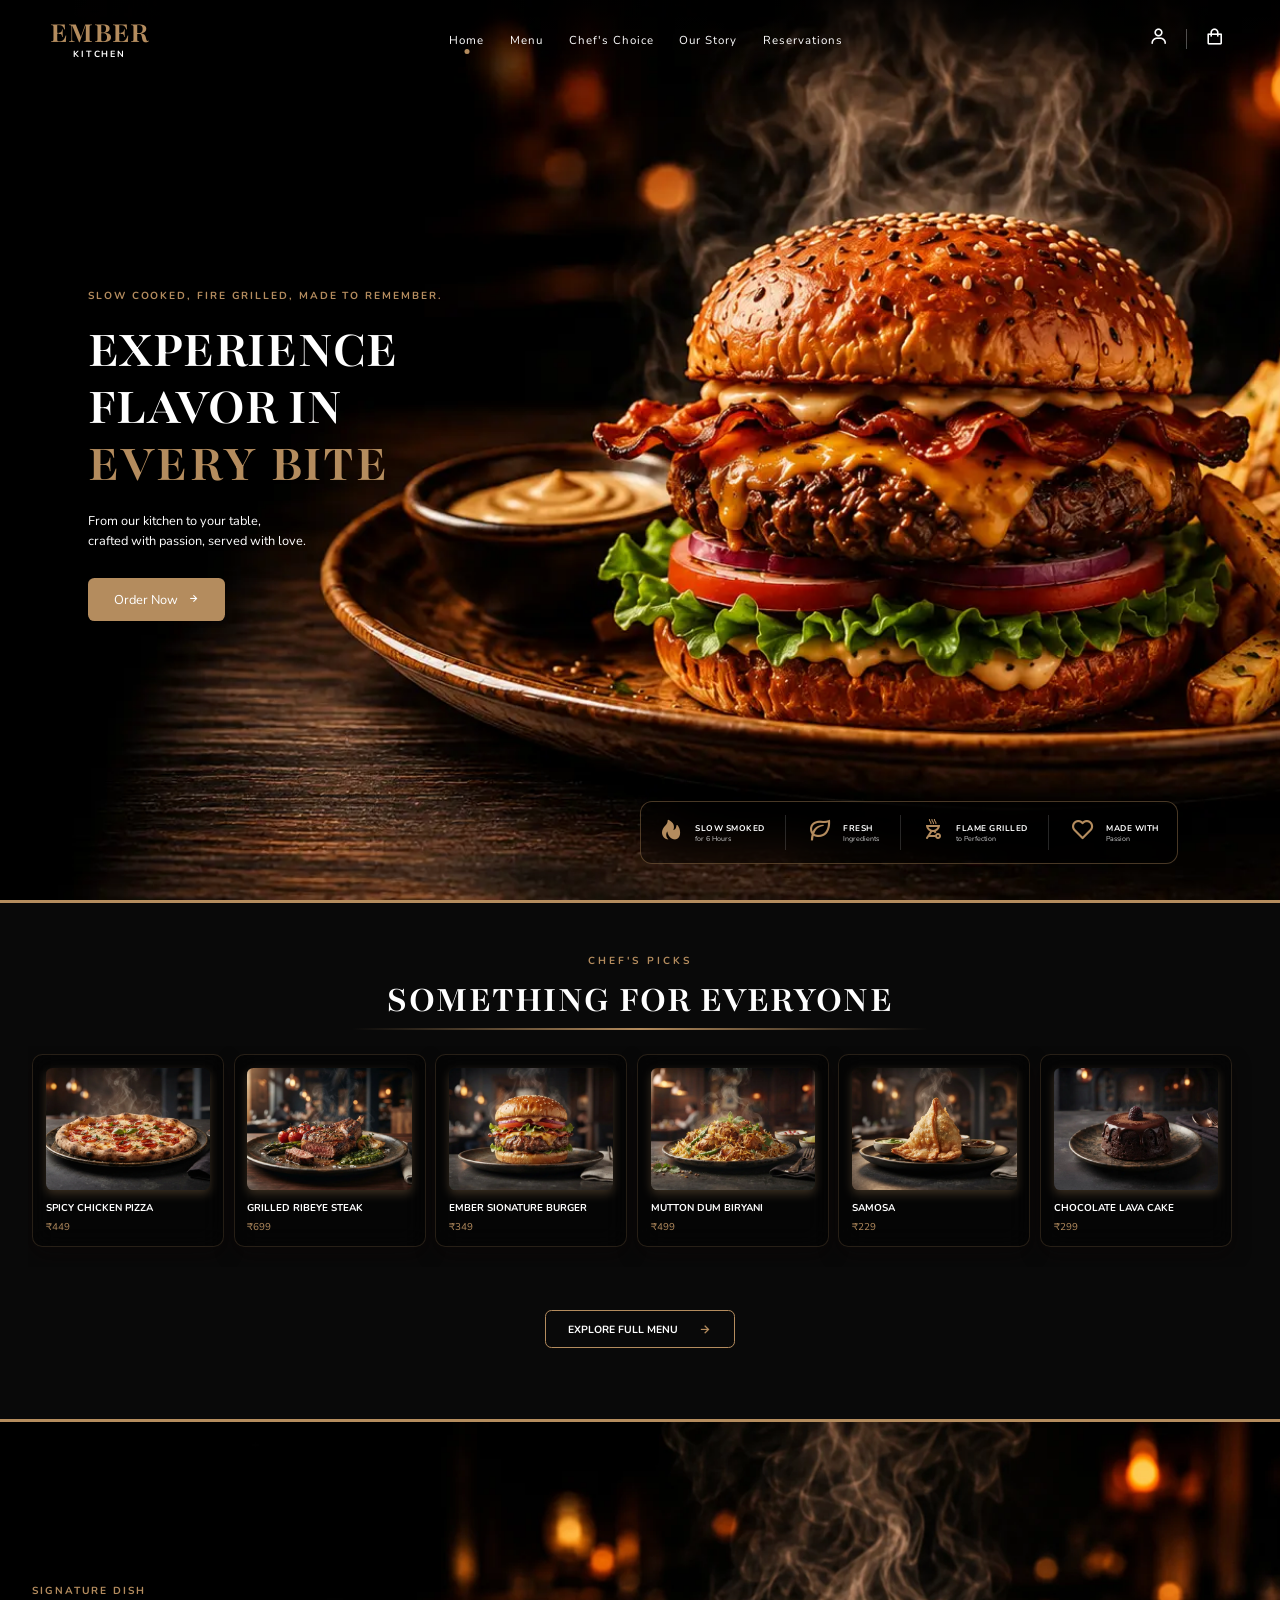
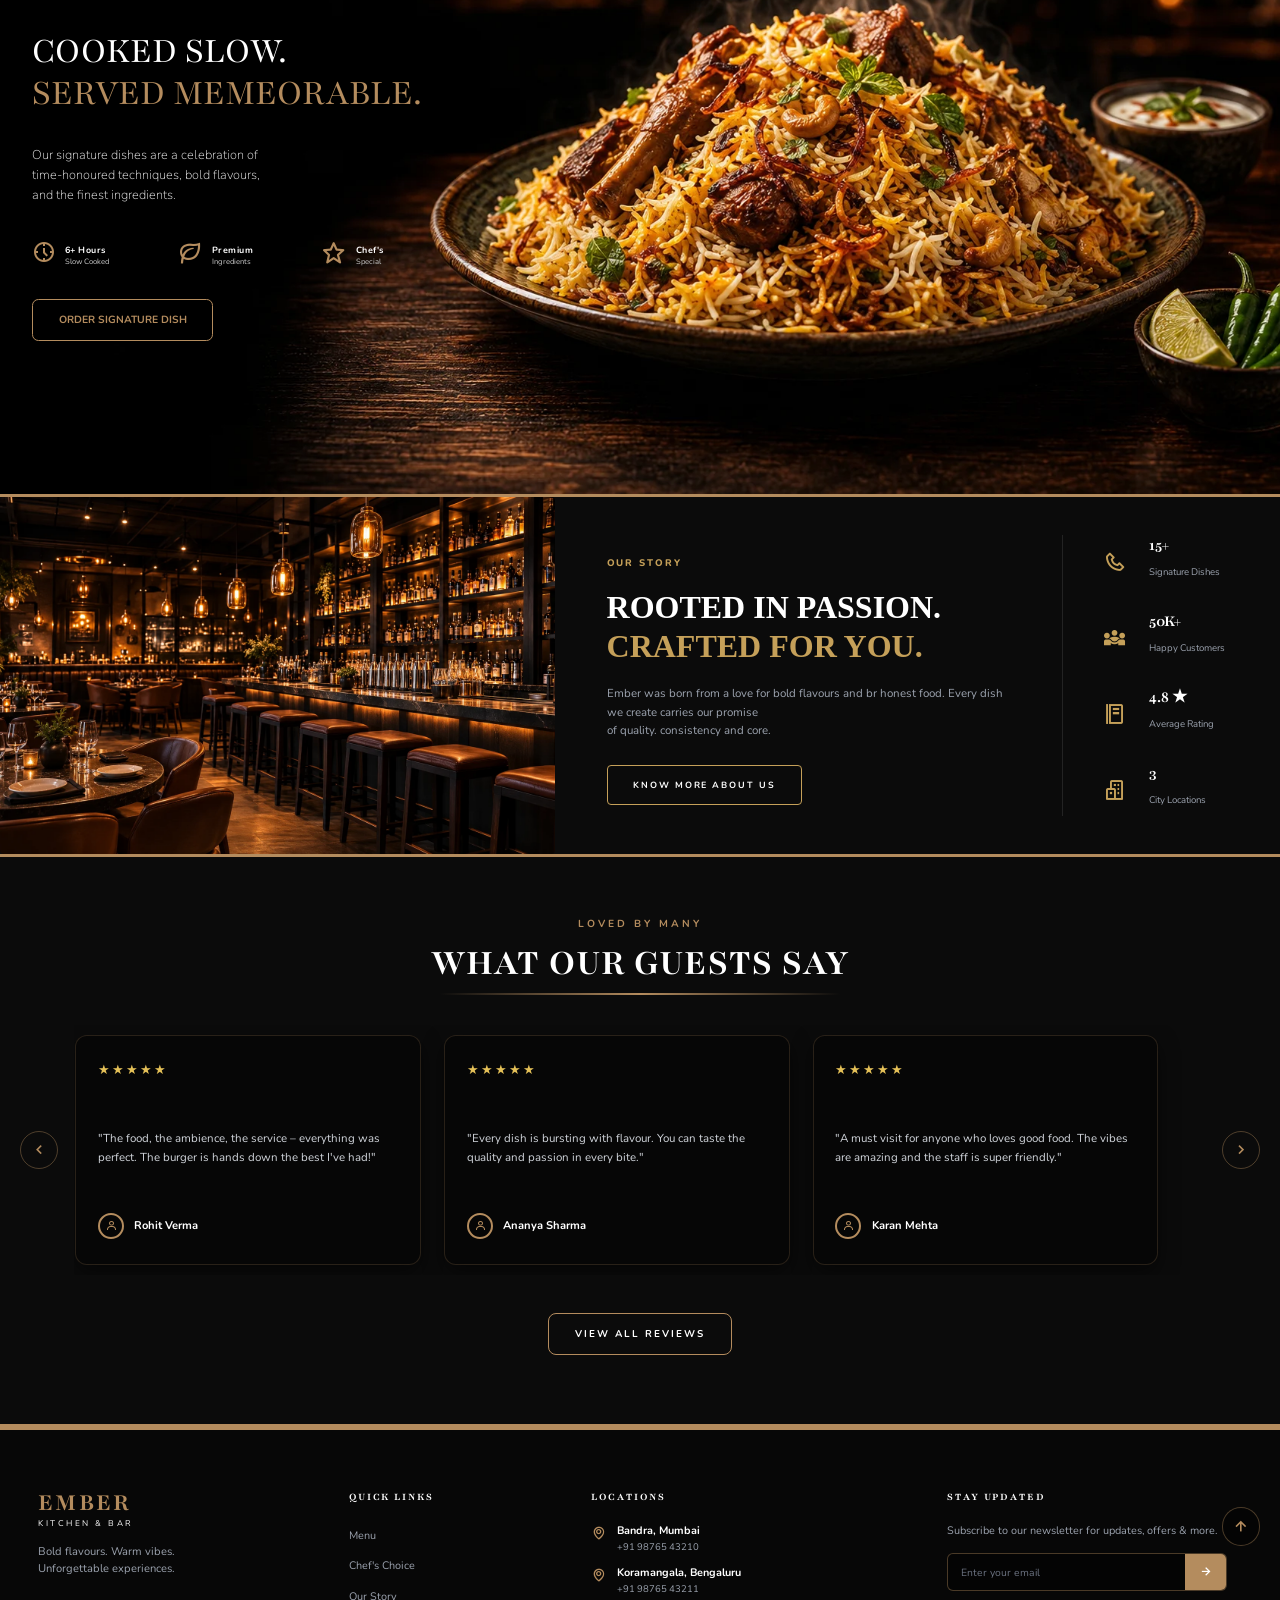
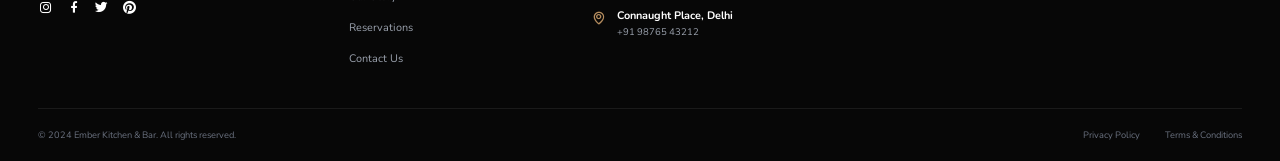
==== commit eda5dcdb: "Commit new Pages" ====
--- a/index.html
+++ b/index.html
@@ -4,6 +4,7 @@
 <head>
     <meta charset="UTF-8">
     <meta name="viewport" content="width=device-width, initial-scale=1.0">
+    <link rel="icon" type="image/png" href="/logo/Code_Generated_Image.png">
     <title>EMBER kitchen</title>
     <link rel="stylesheet" href="style.css">
     <link href="https://unpkg.com/boxicons@2.1.4/css/boxicons.min.css" rel="stylesheet">
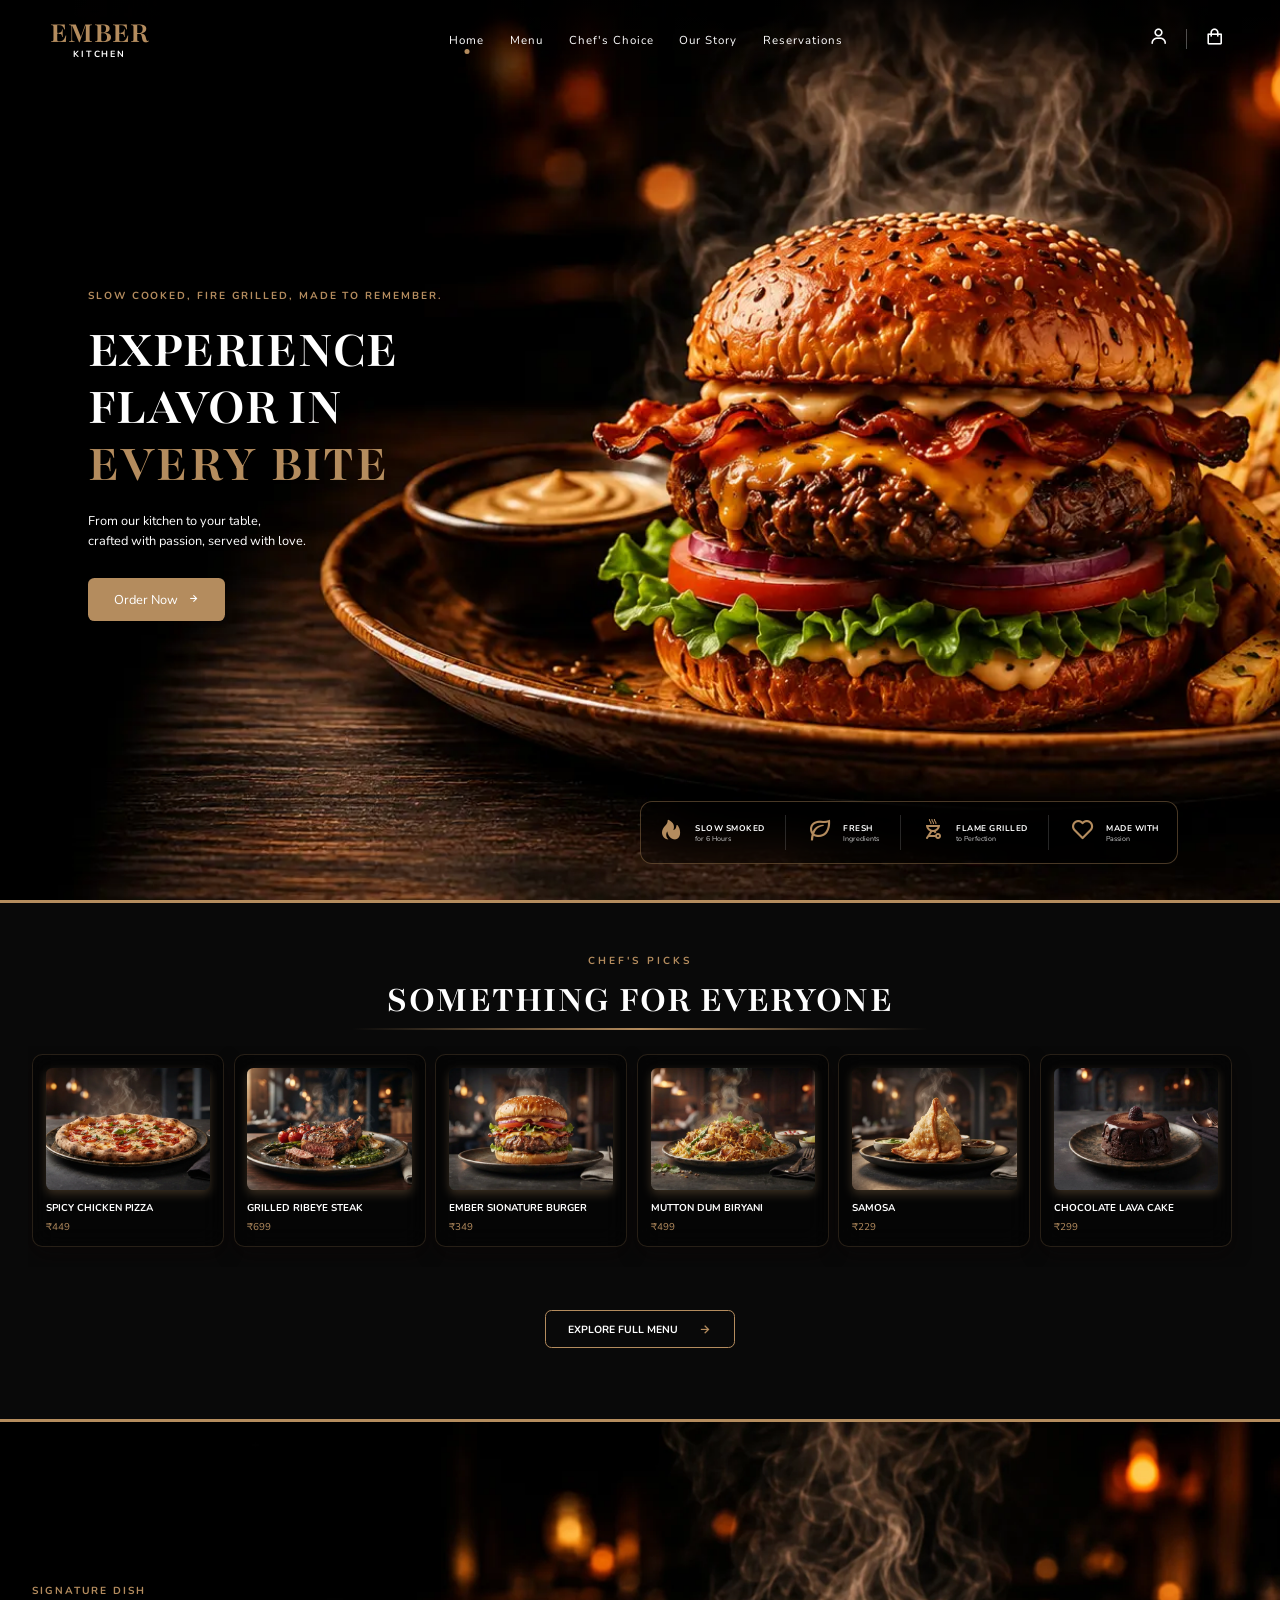
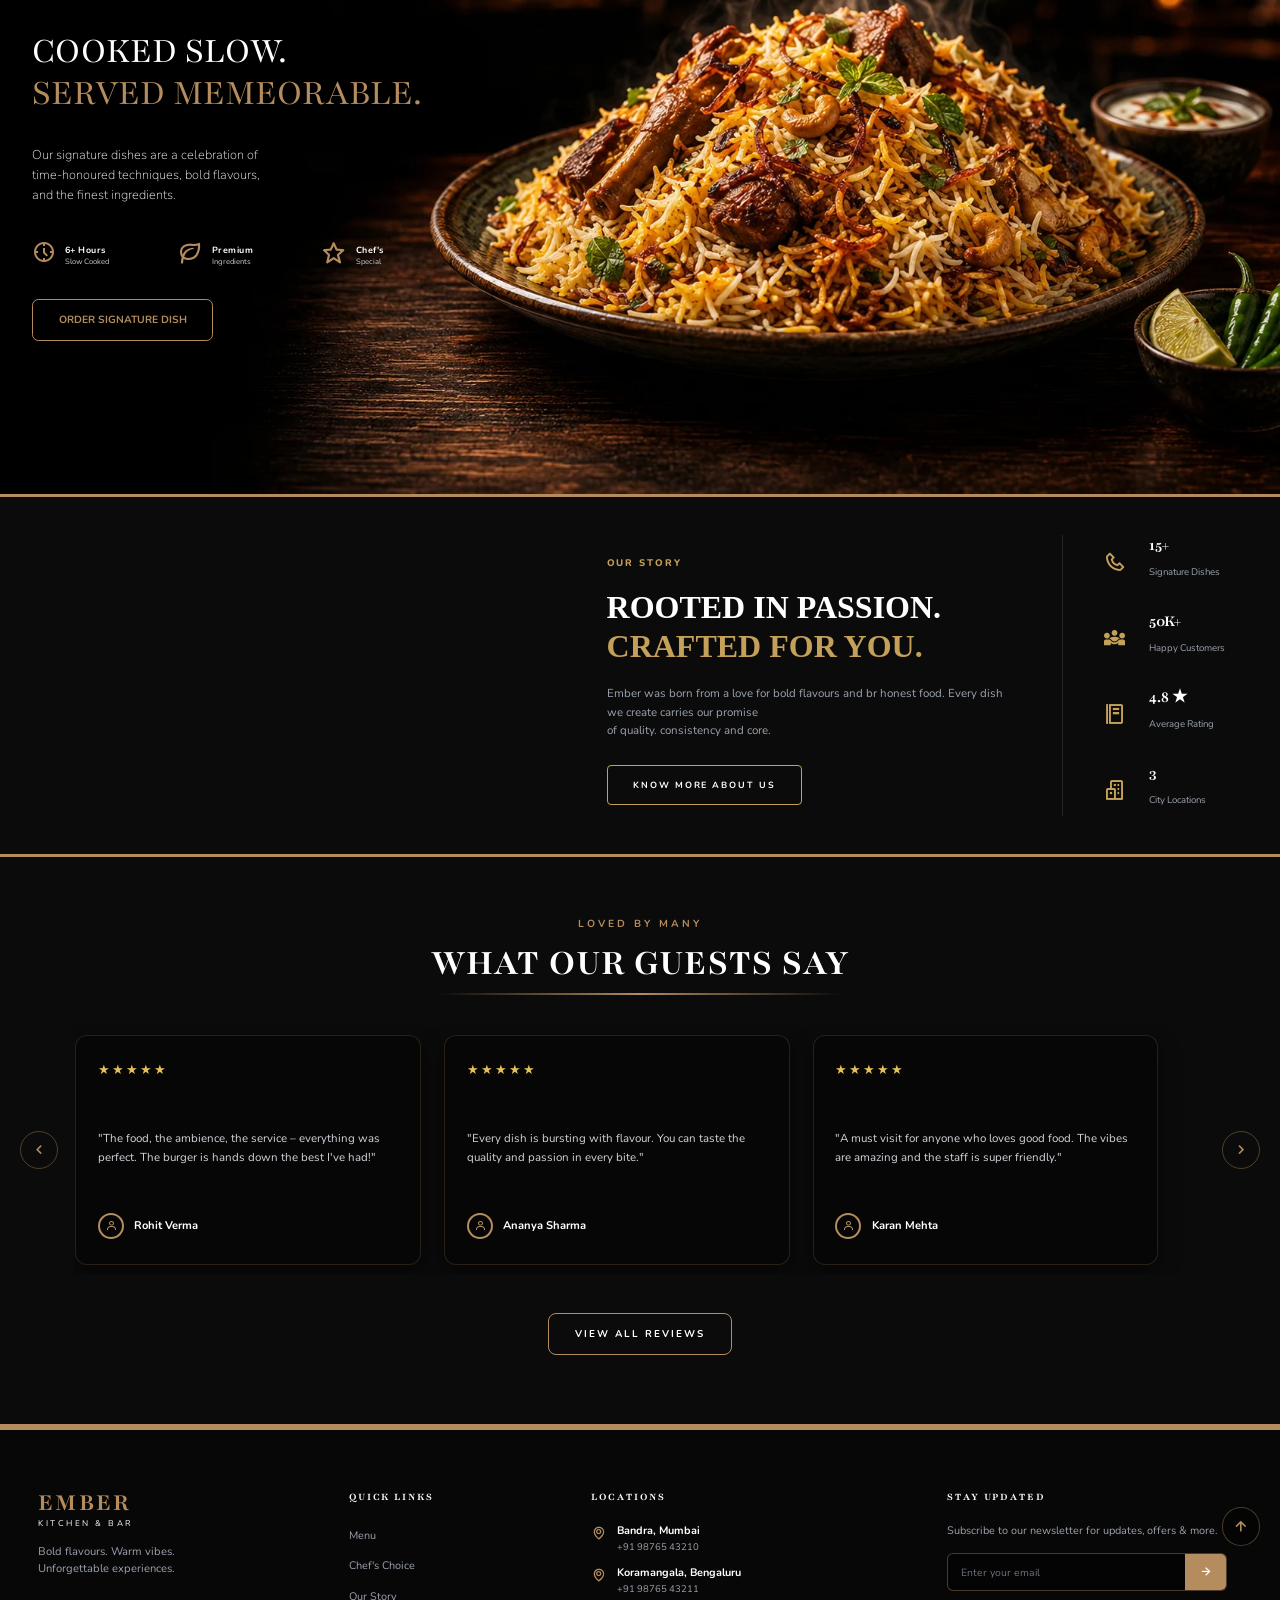
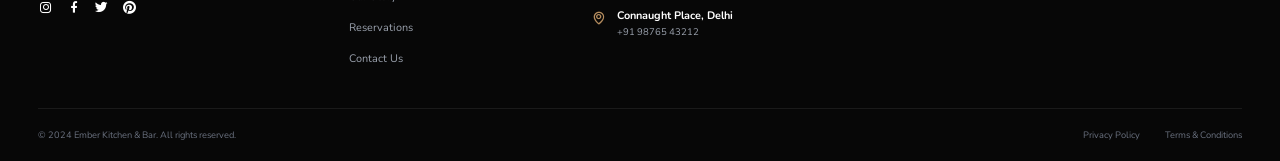
==== commit fa5526d4: "Commit new Pages" ====
--- a/index.html
+++ b/index.html
@@ -4,7 +4,7 @@
 <head>
     <meta charset="UTF-8">
     <meta name="viewport" content="width=device-width, initial-scale=1.0">
-    <link rel="icon" type="image/png" href="/logo/Code_Generated_Image.png">
+    <link rel="icon" type="image/png" href="./logo/Code_Generated_Image.png">
     <title>EMBER kitchen</title>
     <link rel="stylesheet" href="style.css">
     <link href="https://unpkg.com/boxicons@2.1.4/css/boxicons.min.css" rel="stylesheet">
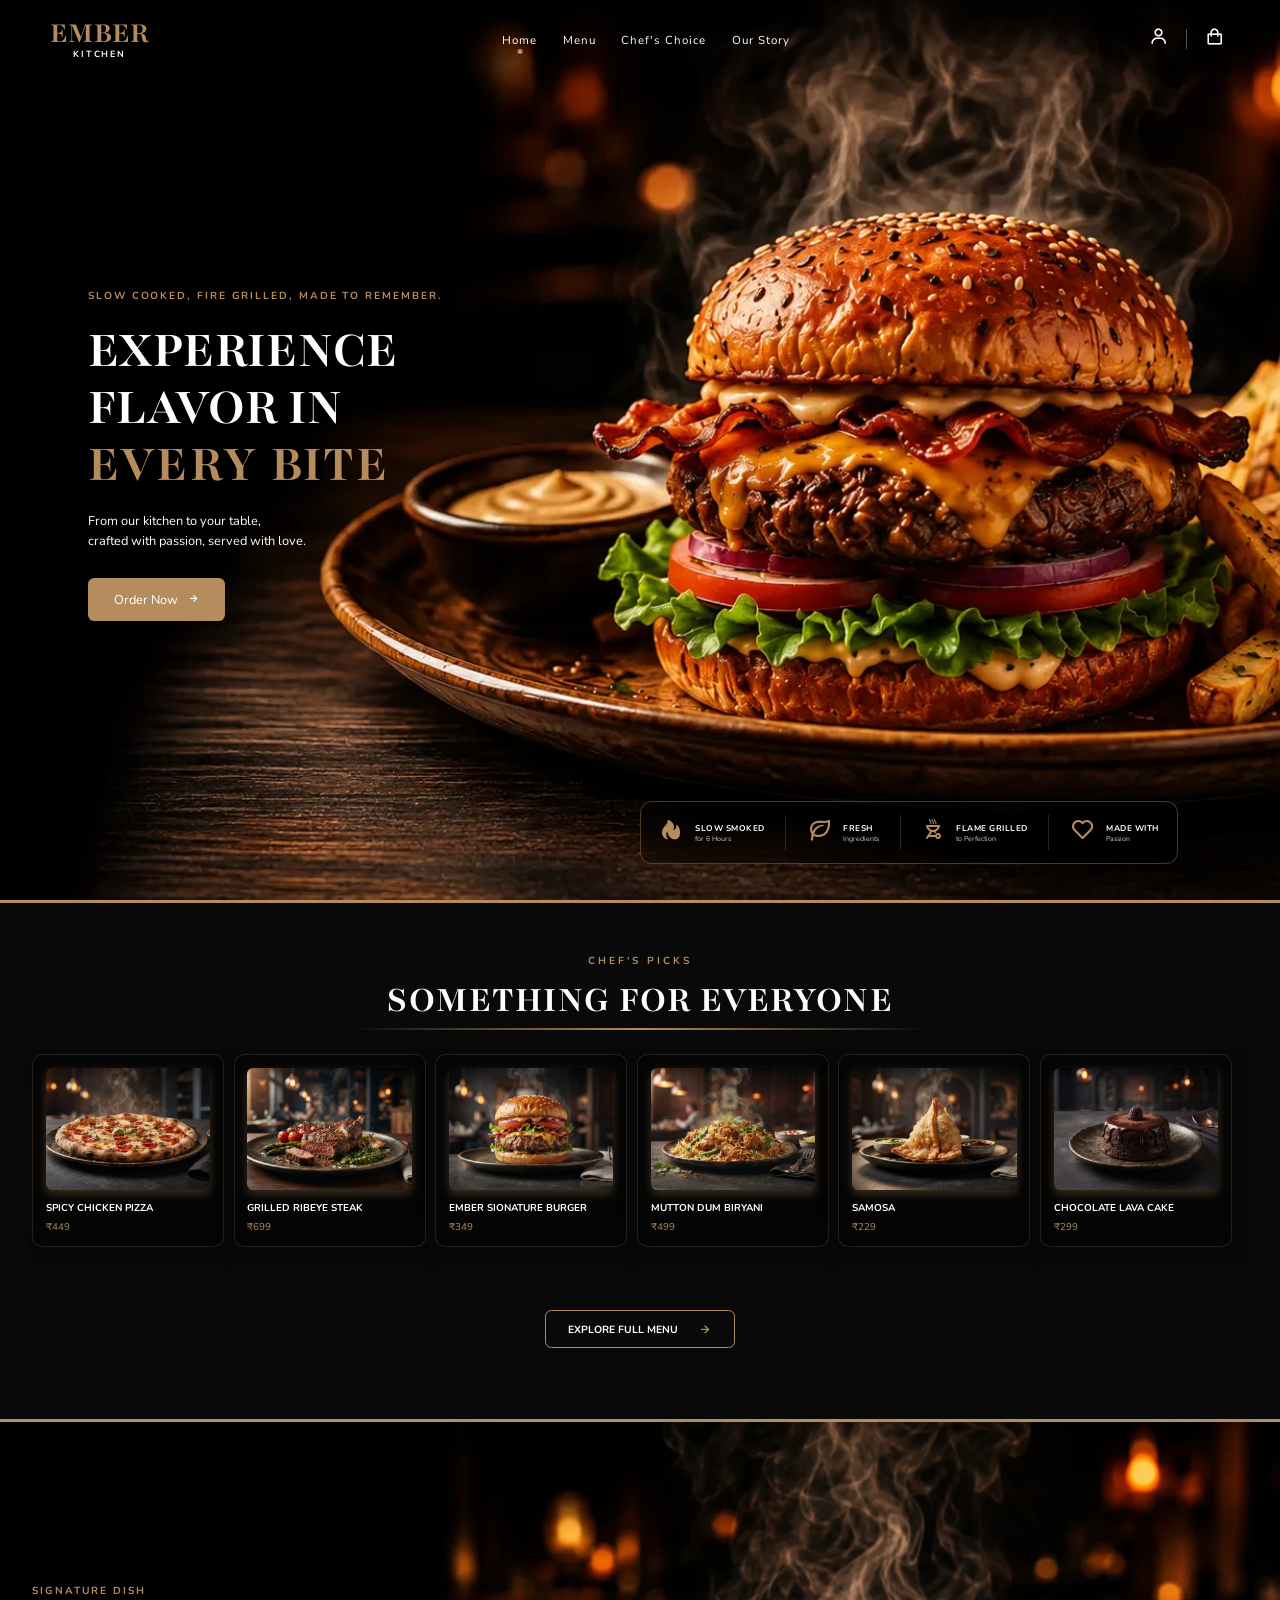
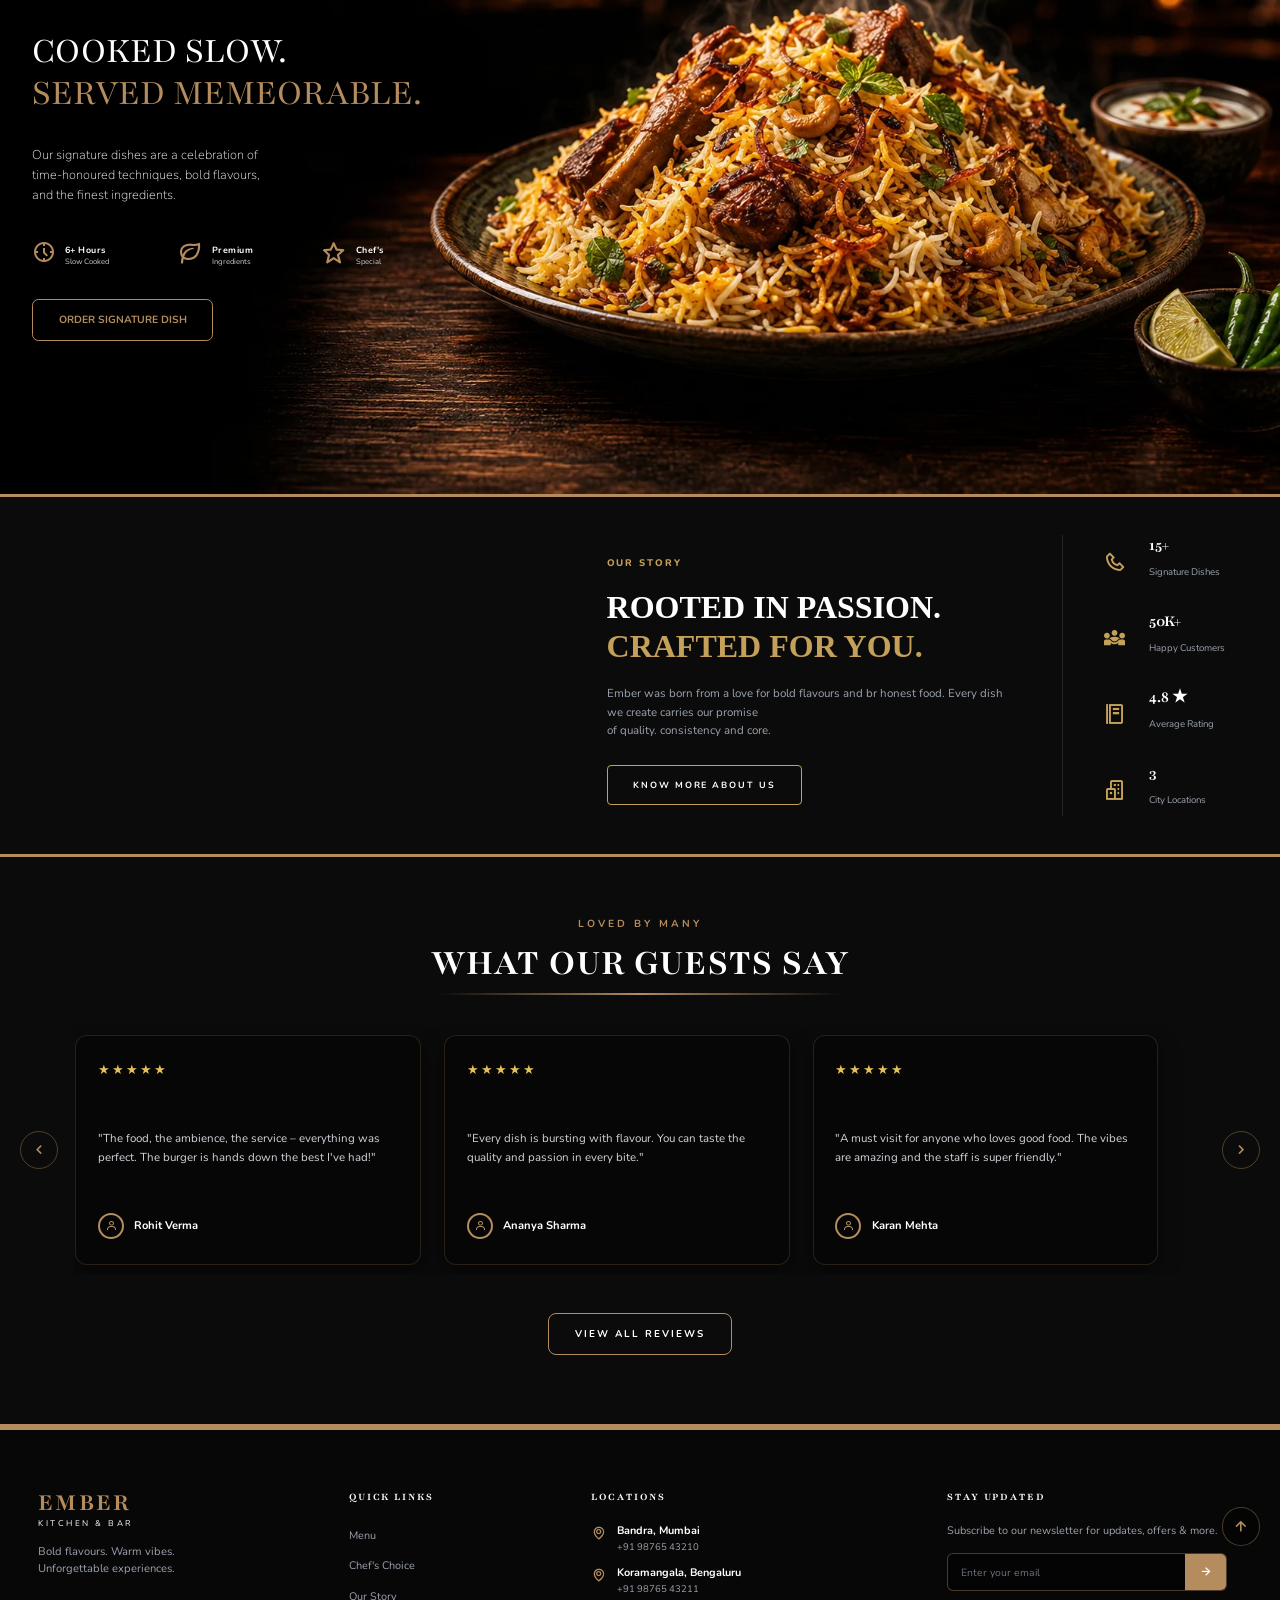
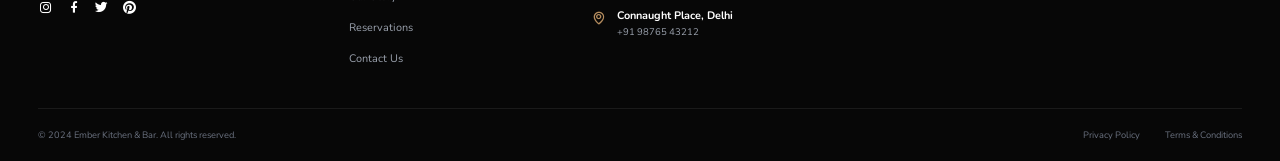
==== commit 08efd51b: "Commit new Pages" ====
--- a/index.html
+++ b/index.html
@@ -26,7 +26,6 @@
                 <li><a href="#menu">Menu</a></li>
                 <li><a href="#chef">Chef's Choice</a></li>
                 <li><a href="#story">Our Story</a></li>
-                <li><a href="#">Reservations</a></li>
             </ul>
 
             <div class="nav-buttons">
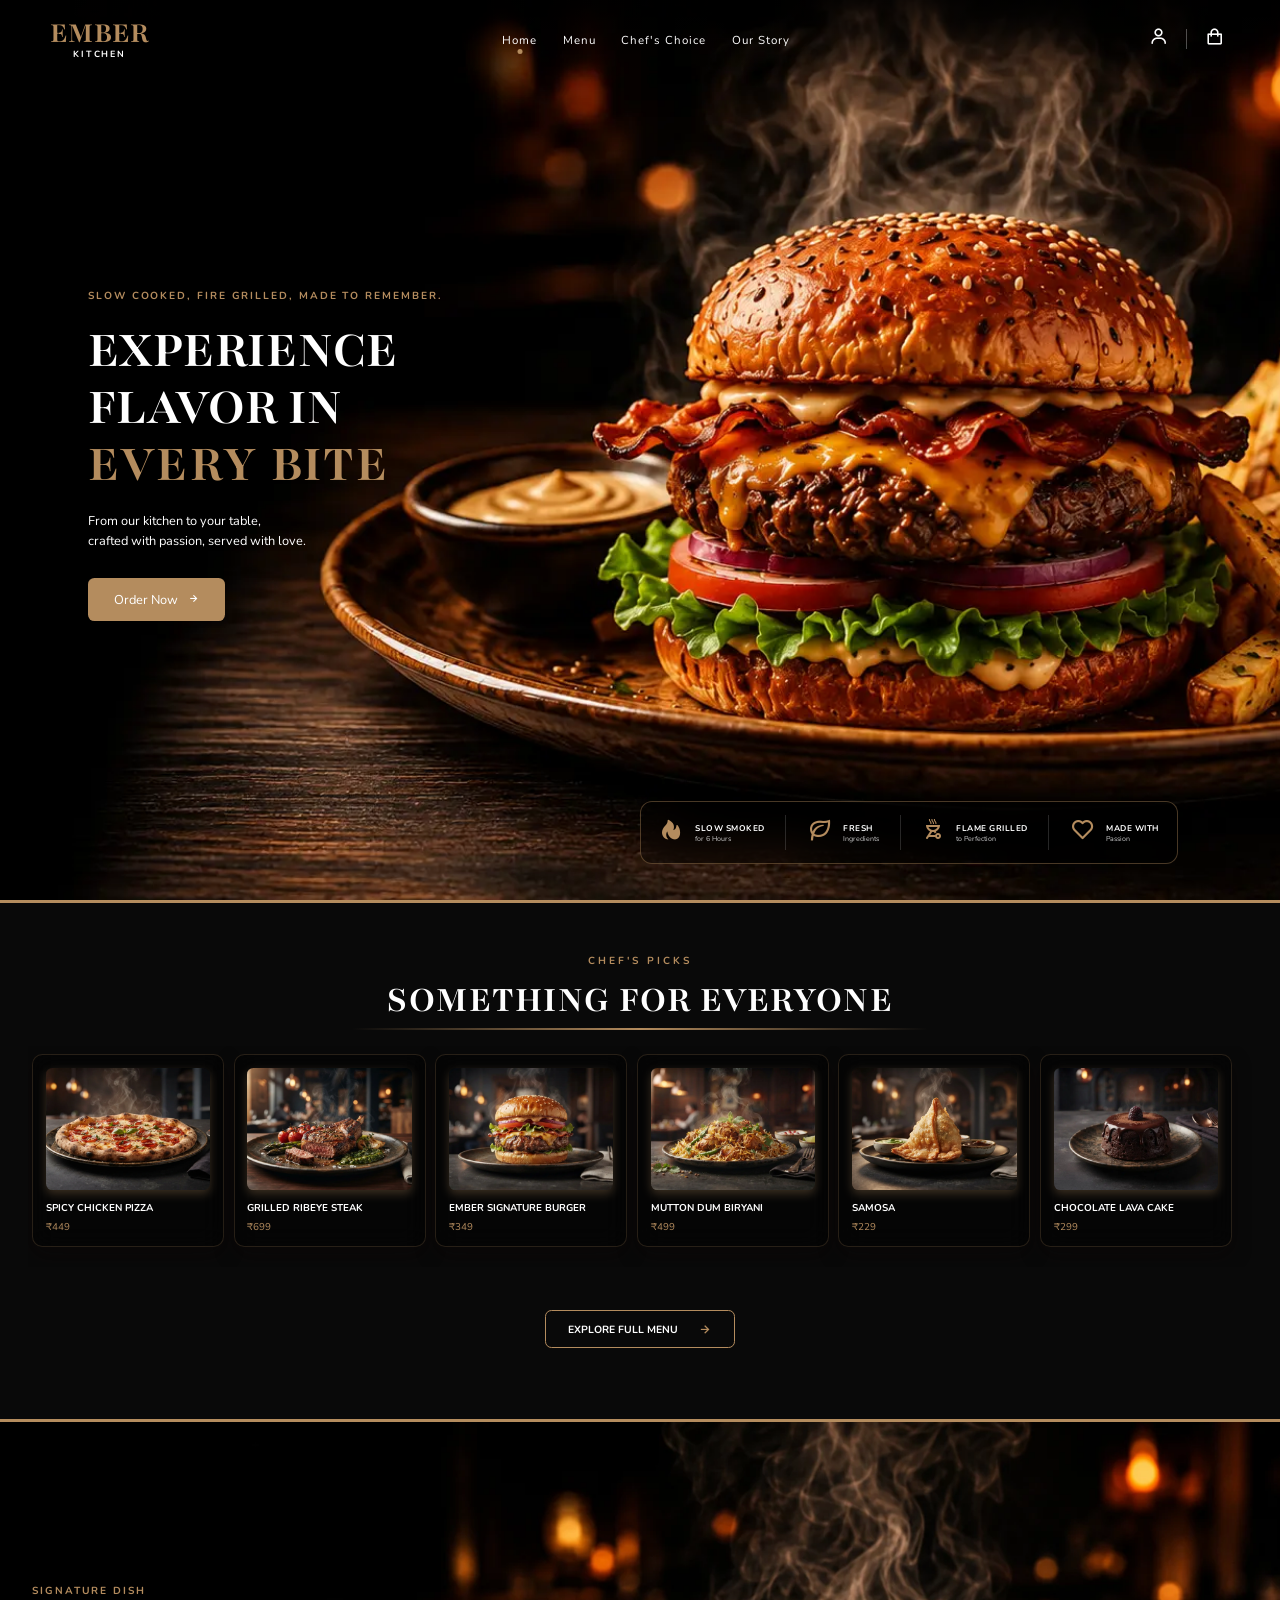
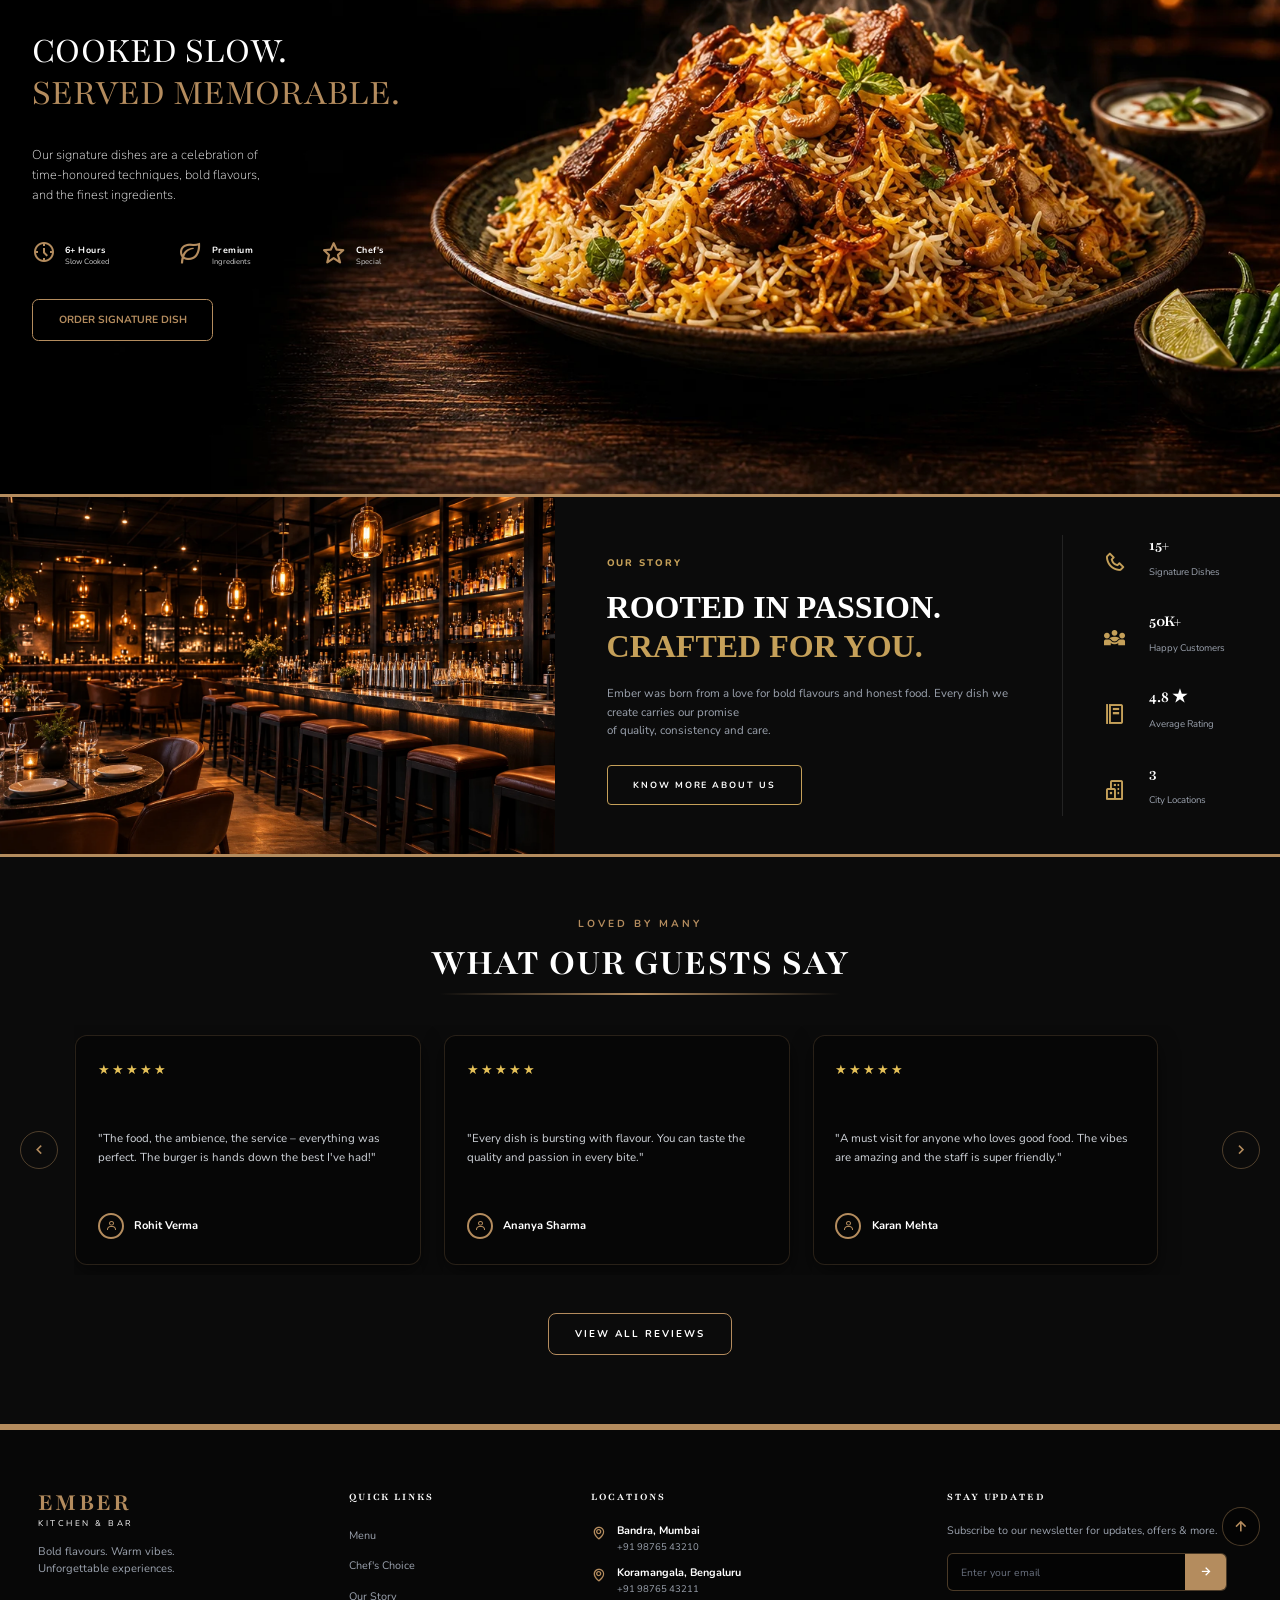
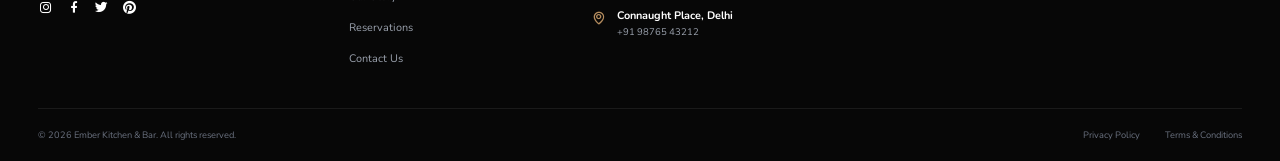
==== commit 4511150c: "Add SEO metadata,sitemap and robots.txt" ====
--- a/index.html
+++ b/index.html
@@ -4,8 +4,46 @@
 <head>
     <meta charset="UTF-8">
     <meta name="viewport" content="width=device-width, initial-scale=1.0">
+    <title>EMBER KITCHEN | Fine Dining & Gourmet Restaurant</title>
+    
+    <!-- Primary SEO Meta Tags -->
+    <meta name="description" content="Experience authentic culinary excellence at Ember Kitchen. Flame grilled, slow-cooked gourmet meals prepared with passion.">
+    <meta name="keywords" content="Ember Kitchen, restaurant, fine dining, gourmet food, flame grilled, slow cooked, food delivery">
+    <meta name="author" content="Ember Kitchen">
+    <meta name="robots" content="index, follow">
+
+    <!-- Favicon -->
     <link rel="icon" type="image/png" href="./logo/Code_Generated_Image.png">
-    <title>EMBER kitchen</title>
+
+    <!-- Open Graph / Social Media (Facebook, LinkedIn, WhatsApp) -->
+    <meta property="og:type" content="website">
+    <meta property="og:url" content="https://azizzmatrix.github.io/Restaurant/">
+    <meta property="og:title" content="EMBER KITCHEN | Fine Dining & Gourmet Restaurant">
+    <meta property="og:description" content="Slow cooked, fire grilled, made to remember. Explore our signature dishes and full menu online.">
+    <meta property="og:image" content="https://azizzmatrix.github.io/Restaurant/logo/Code_Generated_Image.png">
+
+    <!-- Twitter Card -->
+    <meta name="twitter:card" content="summary_large_image">
+    <meta name="twitter:url" content="https://azizzmatrix.github.io/Restaurant/">
+    <meta name="twitter:title" content="EMBER KITCHEN | Fine Dining & Gourmet Restaurant">
+    <meta name="twitter:description" content="Slow cooked, fire grilled, made to remember. Explore our signature dishes and full menu online.">
+    <meta name="twitter:image" content="https://azizzmatrix.github.io/Restaurant/logo/Code_Generated_Image.png">
+
+    <!-- Schema.org Rich Snippet for Google Search -->
+    <script type="application/ld+json">
+    {
+      "@context": "https://schema.org",
+      "@type": "Restaurant",
+      "name": "Ember Kitchen",
+      "image": "https://azizzmatrix.github.io/Restaurant/logo/Code_Generated_Image.png",
+      "url": "https://azizzmatrix.github.io/Restaurant/",
+      "servesCuisine": ["Multi-Cuisine", "Gourmet", "Grill"],
+      "priceRange": "₹₹",
+      "menu": "https://azizzmatrix.github.io/Restaurant/Menu-page/index2.html"
+    }
+    </script>
+
+    <!-- Stylesheets & Fonts -->
     <link rel="stylesheet" href="style.css">
     <link href="https://unpkg.com/boxicons@2.1.4/css/boxicons.min.css" rel="stylesheet">
     <link rel="stylesheet" href="https://fonts.googleapis.com/css2?family=Material+Symbols+Outlined">
@@ -128,7 +166,7 @@
 
                 <div class="cards">
                     <img loading="lazy" src="Food/Burger.webp" alt="Grilled Chicken">
-                    <h5>EMBER SIONATURE BURGER</h5>
+                    <h5>EMBER SIGNATURE BURGER</h5>
                     <p>₹349</p>
                 </div>
 
@@ -168,7 +206,7 @@
 
             <h2 class="main">
                 COOKED SLOW.<br>
-                <span class="main">SERVED MEMEORABLE.</span>
+                <span class="main">SERVED MEMORABLE.</span>
             </h2>
 
             <p>
@@ -233,9 +271,9 @@
                 </h5>
 
                 <p>
-                    Ember was born from a love for bold flavours and br honest food.
+                    Ember was born from a love for bold flavours and honest food.
                     Every dish we create carries our promise <br>
-                    of quality. consistency and core.
+                    of quality, consistency and care.
                 </p>
 
                 <button onclick="window.location.href='./Our-story/index3.html'">KNOW MORE ABOUT US</button>
@@ -284,7 +322,7 @@
     </section>
 
 
-    <!-- Testomony -->
+    <!-- Testimony -->
     <section id="testomony" class="testomony">
         <h4>LOVED BY MANY</h4>
         <h1>WHAT OUR GUESTS SAY</h1>
@@ -341,7 +379,7 @@
 
         </div>
 
-        <button class="view-all-btn"  onclick="window.location.href='./Reviews/index4.html'">VIEW ALL REVIEWS</button>
+        <button class="view-all-btn" onclick="window.location.href='./Reviews/index4.html'">VIEW ALL REVIEWS</button>
     </section>
 
 
@@ -443,7 +481,7 @@
             <hr class="footer-divider">
 
             <div class="footer-bottom">
-                <p>© 2024 Ember Kitchen & Bar. All rights reserved.</p>
+                <p>© 2026 Ember Kitchen & Bar. All rights reserved.</p>
 
                 <div class="legal-links">
                     <a href="#">Privacy Policy</a>
@@ -454,6 +492,7 @@
         </div>
     </footer>
 
+    <script src="script.js"></script>
 </body>
-<script src="script.js"></script>
-</html>
+
+</html>
--- a/style.css
+++ b/style.css
@@ -1101,7 +1101,7 @@
     }
 
     .navbar .nav-links a {
-        font-size: clamp(0.58rem, 1.15vw, 0.75rem);
+        font-size: 1.5rem;
     }
 
     .hero {
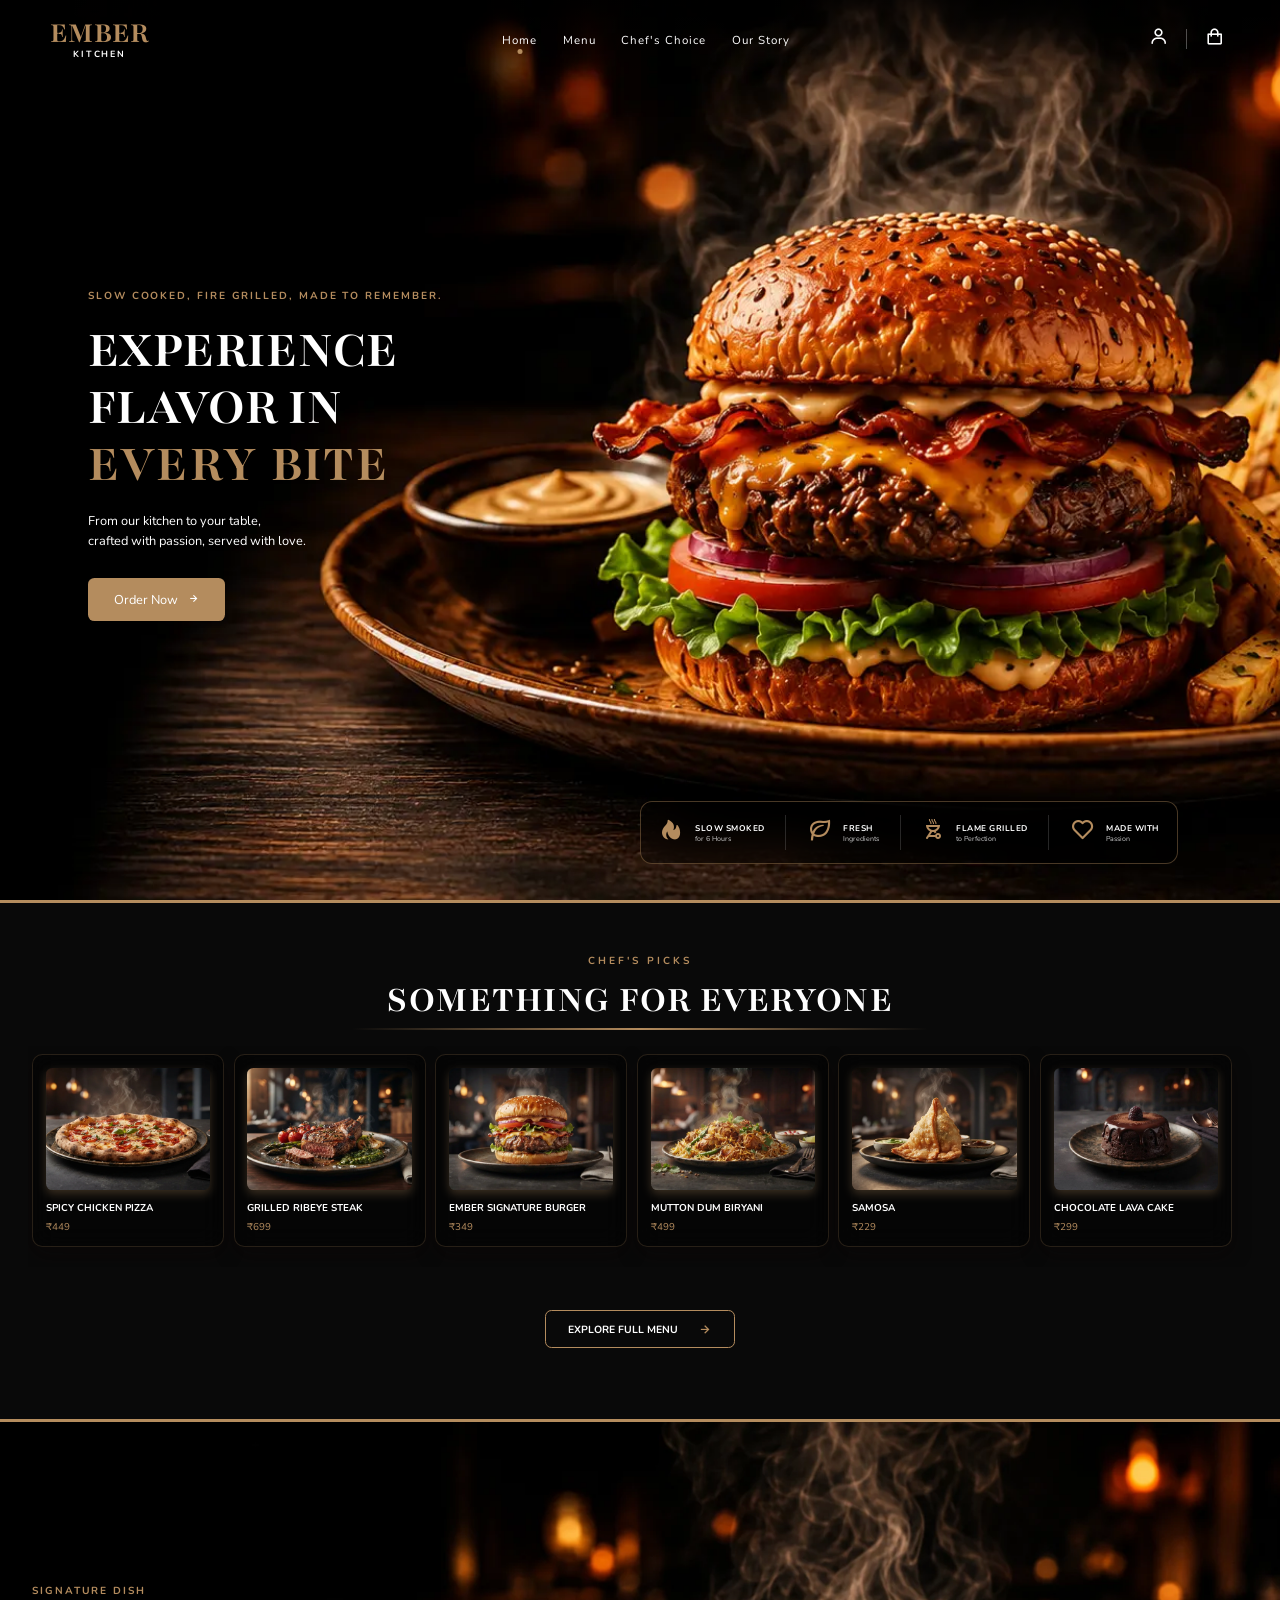
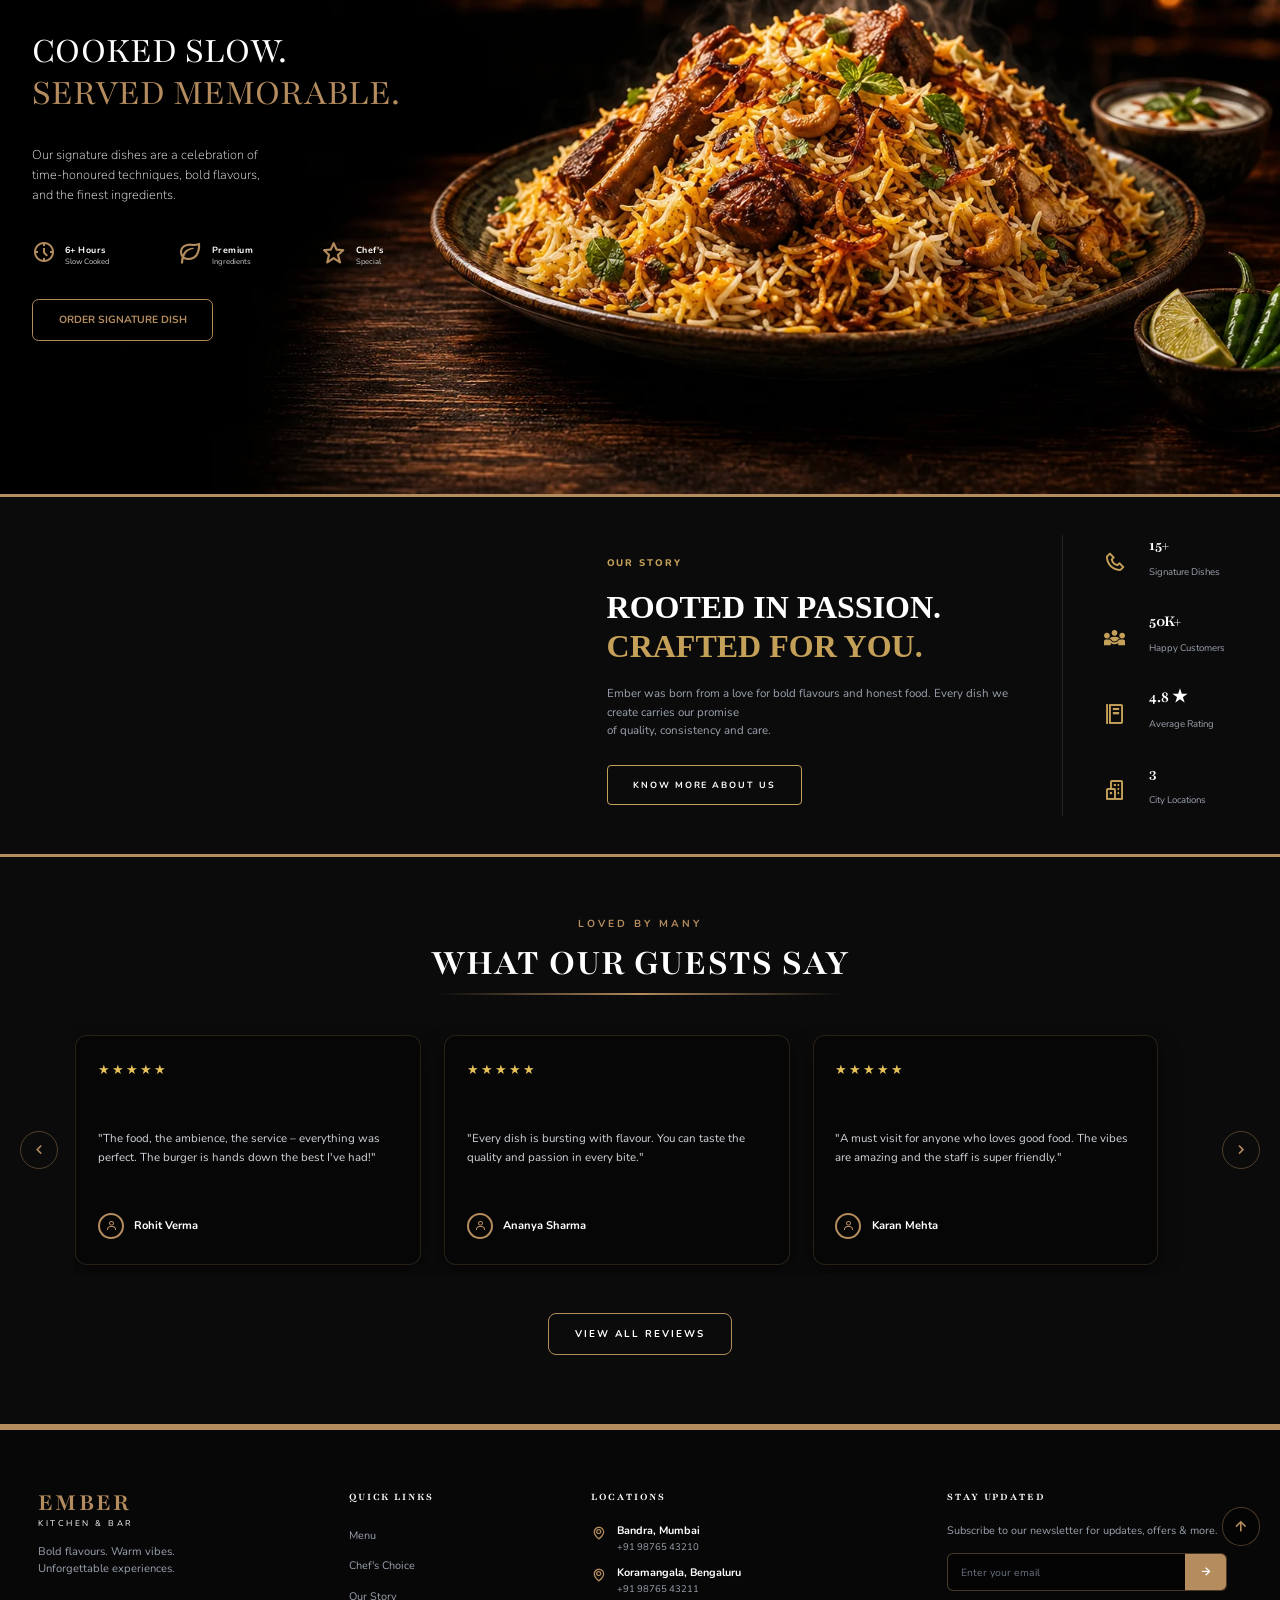
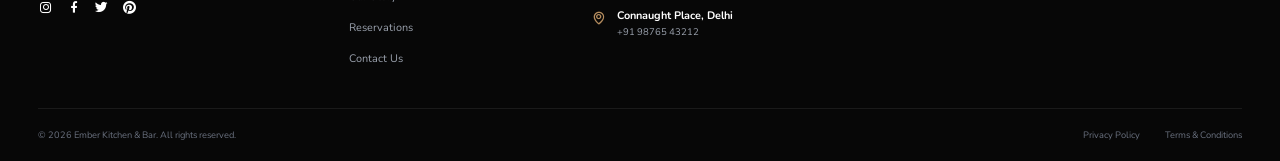
==== commit c7dd0168: "Add Google search" ====
--- a/index.html
+++ b/index.html
@@ -5,10 +5,12 @@
     <meta charset="UTF-8">
     <meta name="viewport" content="width=device-width, initial-scale=1.0">
     <title>EMBER KITCHEN | Fine Dining & Gourmet Restaurant</title>
-    
+
     <!-- Primary SEO Meta Tags -->
-    <meta name="description" content="Experience authentic culinary excellence at Ember Kitchen. Flame grilled, slow-cooked gourmet meals prepared with passion.">
-    <meta name="keywords" content="Ember Kitchen, restaurant, fine dining, gourmet food, flame grilled, slow cooked, food delivery">
+    <meta name="description"
+        content="Experience authentic culinary excellence at Ember Kitchen. Flame grilled, slow-cooked gourmet meals prepared with passion.">
+    <meta name="keywords"
+        content="Ember Kitchen, restaurant, fine dining, gourmet food, flame grilled, slow cooked, food delivery">
     <meta name="author" content="Ember Kitchen">
     <meta name="robots" content="index, follow">
 
@@ -19,14 +21,16 @@
     <meta property="og:type" content="website">
     <meta property="og:url" content="https://azizzmatrix.github.io/Restaurant/">
     <meta property="og:title" content="EMBER KITCHEN | Fine Dining & Gourmet Restaurant">
-    <meta property="og:description" content="Slow cooked, fire grilled, made to remember. Explore our signature dishes and full menu online.">
+    <meta property="og:description"
+        content="Slow cooked, fire grilled, made to remember. Explore our signature dishes and full menu online.">
     <meta property="og:image" content="https://azizzmatrix.github.io/Restaurant/logo/Code_Generated_Image.png">
 
     <!-- Twitter Card -->
     <meta name="twitter:card" content="summary_large_image">
     <meta name="twitter:url" content="https://azizzmatrix.github.io/Restaurant/">
     <meta name="twitter:title" content="EMBER KITCHEN | Fine Dining & Gourmet Restaurant">
-    <meta name="twitter:description" content="Slow cooked, fire grilled, made to remember. Explore our signature dishes and full menu online.">
+    <meta name="twitter:description"
+        content="Slow cooked, fire grilled, made to remember. Explore our signature dishes and full menu online.">
     <meta name="twitter:image" content="https://azizzmatrix.github.io/Restaurant/logo/Code_Generated_Image.png">
 
     <!-- Schema.org Rich Snippet for Google Search -->
@@ -44,6 +48,7 @@
     </script>
 
     <!-- Stylesheets & Fonts -->
+    <meta name="google-site-verification" content="xhMHgWiW8LS184LysRPRGnEvVsSG0tcrQx7kH3i2SDo" />
     <link rel="stylesheet" href="style.css">
     <link href="https://unpkg.com/boxicons@2.1.4/css/boxicons.min.css" rel="stylesheet">
     <link rel="stylesheet" href="https://fonts.googleapis.com/css2?family=Material+Symbols+Outlined">
@@ -249,7 +254,8 @@
                 </div>
             </div>
 
-            <button class="chef-btn" onclick="window.location.href='./Menu-page/index2.html'">ORDER SIGNATURE DISH</button>
+            <button class="chef-btn" onclick="window.location.href='./Menu-page/index2.html'">ORDER SIGNATURE
+                DISH</button>
         </div>
     </section>
 
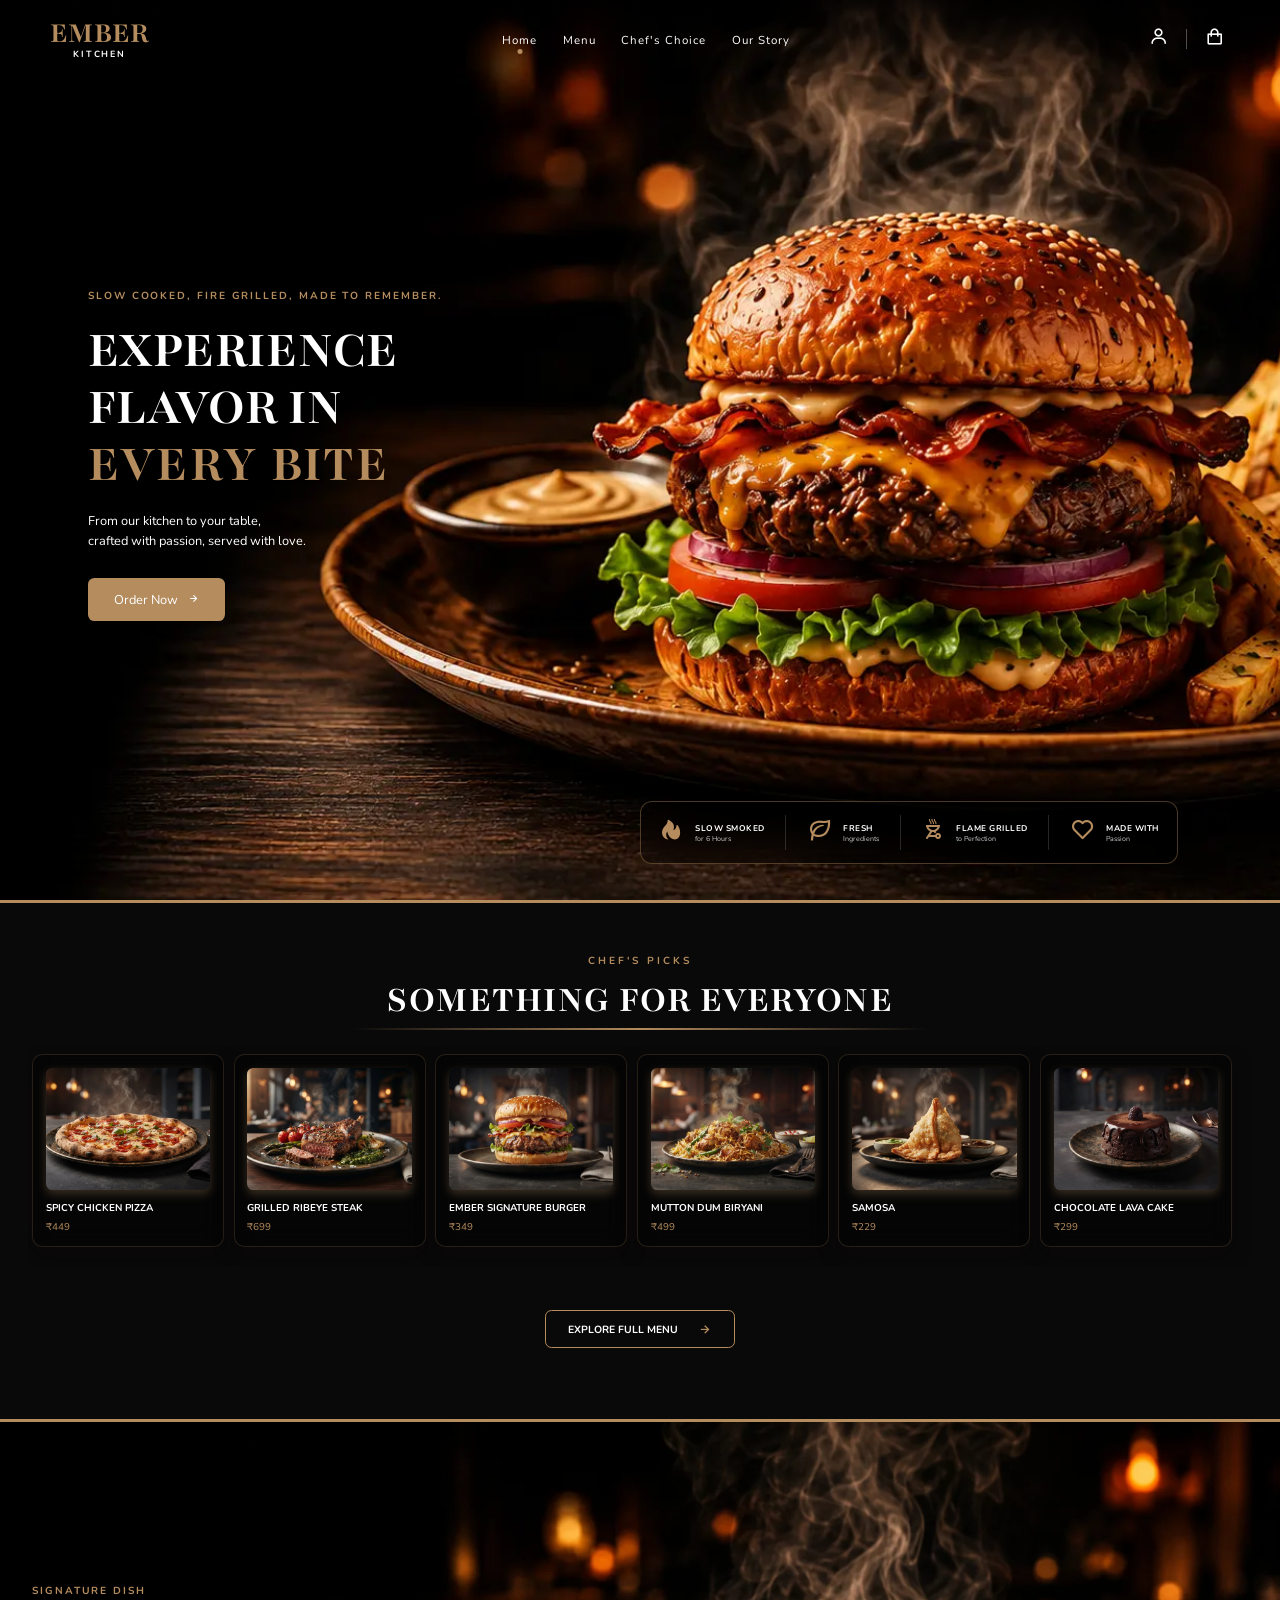
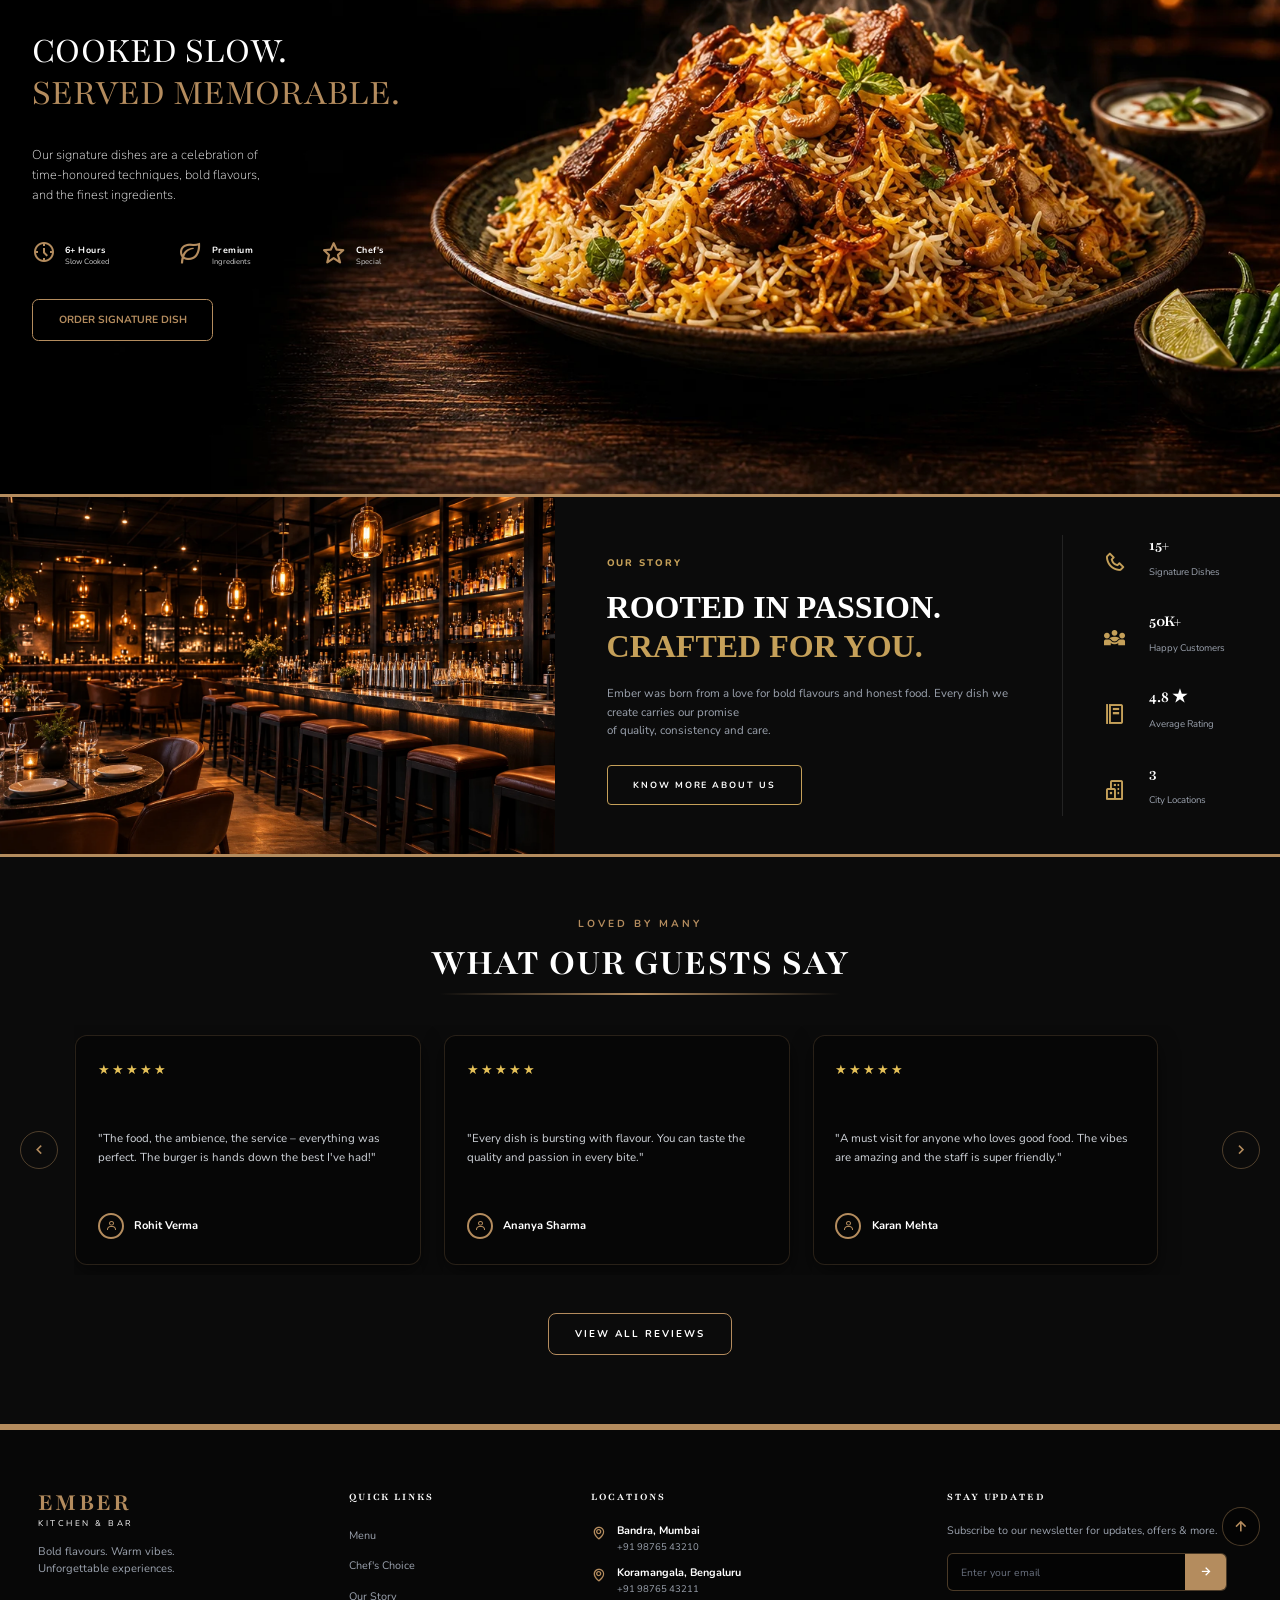
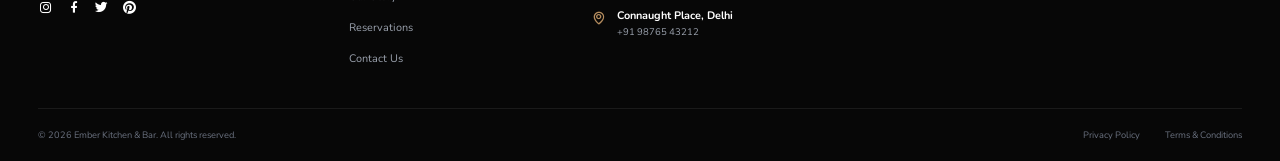
==== commit 937f6def: "Background Change" ====
--- a/index.html
+++ b/index.html
@@ -47,6 +47,8 @@
     }
     </script>
 
+    <!-- Preload Hero Background Image for Faster LCP -->
+    <link rel="preload" as="image" href="./Food/Editedcover.webp" fetchpriority="high">
     <!-- Stylesheets & Fonts -->
     <meta name="google-site-verification" content="xhMHgWiW8LS184LysRPRGnEvVsSG0tcrQx7kH3i2SDo" />
     <link rel="stylesheet" href="style.css">
@@ -82,6 +84,7 @@
 
     <!-- Hero Section -->
     <section id="hero" class="hero">
+        <img src="./Food/Editedcover.webp" alt="Ember Kitchen Signature Burger" class="hero-bg" fetchpriority="high" decoding="async">
         <div class="hero-content">
             <p class="hi">SLOW COOKED, FIRE GRILLED, MADE TO REMEMBER.</p>
 
--- a/style.css
+++ b/style.css
@@ -169,13 +169,22 @@
 .hero {
     position: relative;
     width: 100%;
-    min-height: 100svh;
+    min-height: 100vh;
     height: 100vh;
-    background: url('Food/Editedcover.webp') no-repeat center center/cover;
     color: var(--secondary-color);
     display: flex;
     align-items: center;
     overflow: hidden;
+}
+
+.hero-bg {
+    position: absolute;
+    top: 0;
+    left: 0;
+    width: 100%;
+    height: 100%;
+    object-fit: cover;
+    z-index: 1;
 }
 
 .hero-content {
@@ -1101,7 +1110,7 @@
     }
 
     .navbar .nav-links a {
-        font-size: 1.5rem;
+        font-size: 0.75rem;
     }
 
     .hero {
